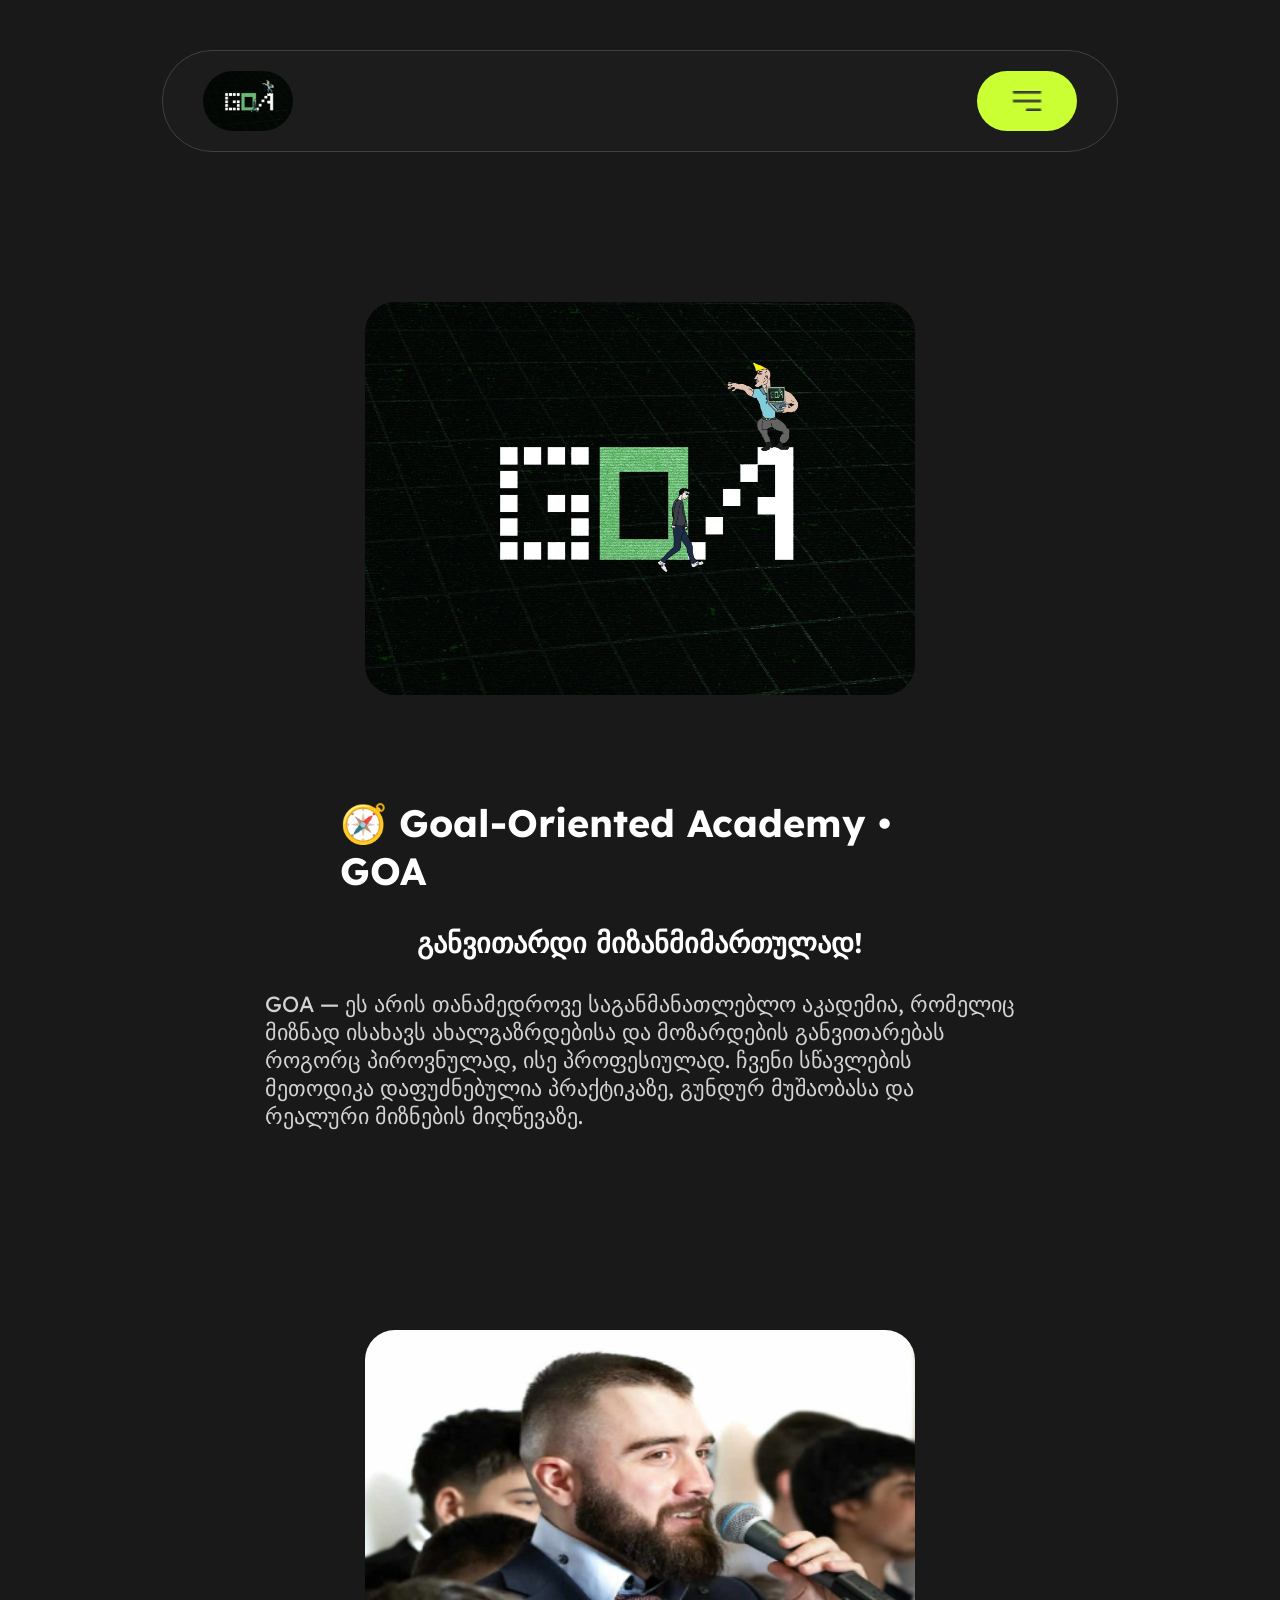
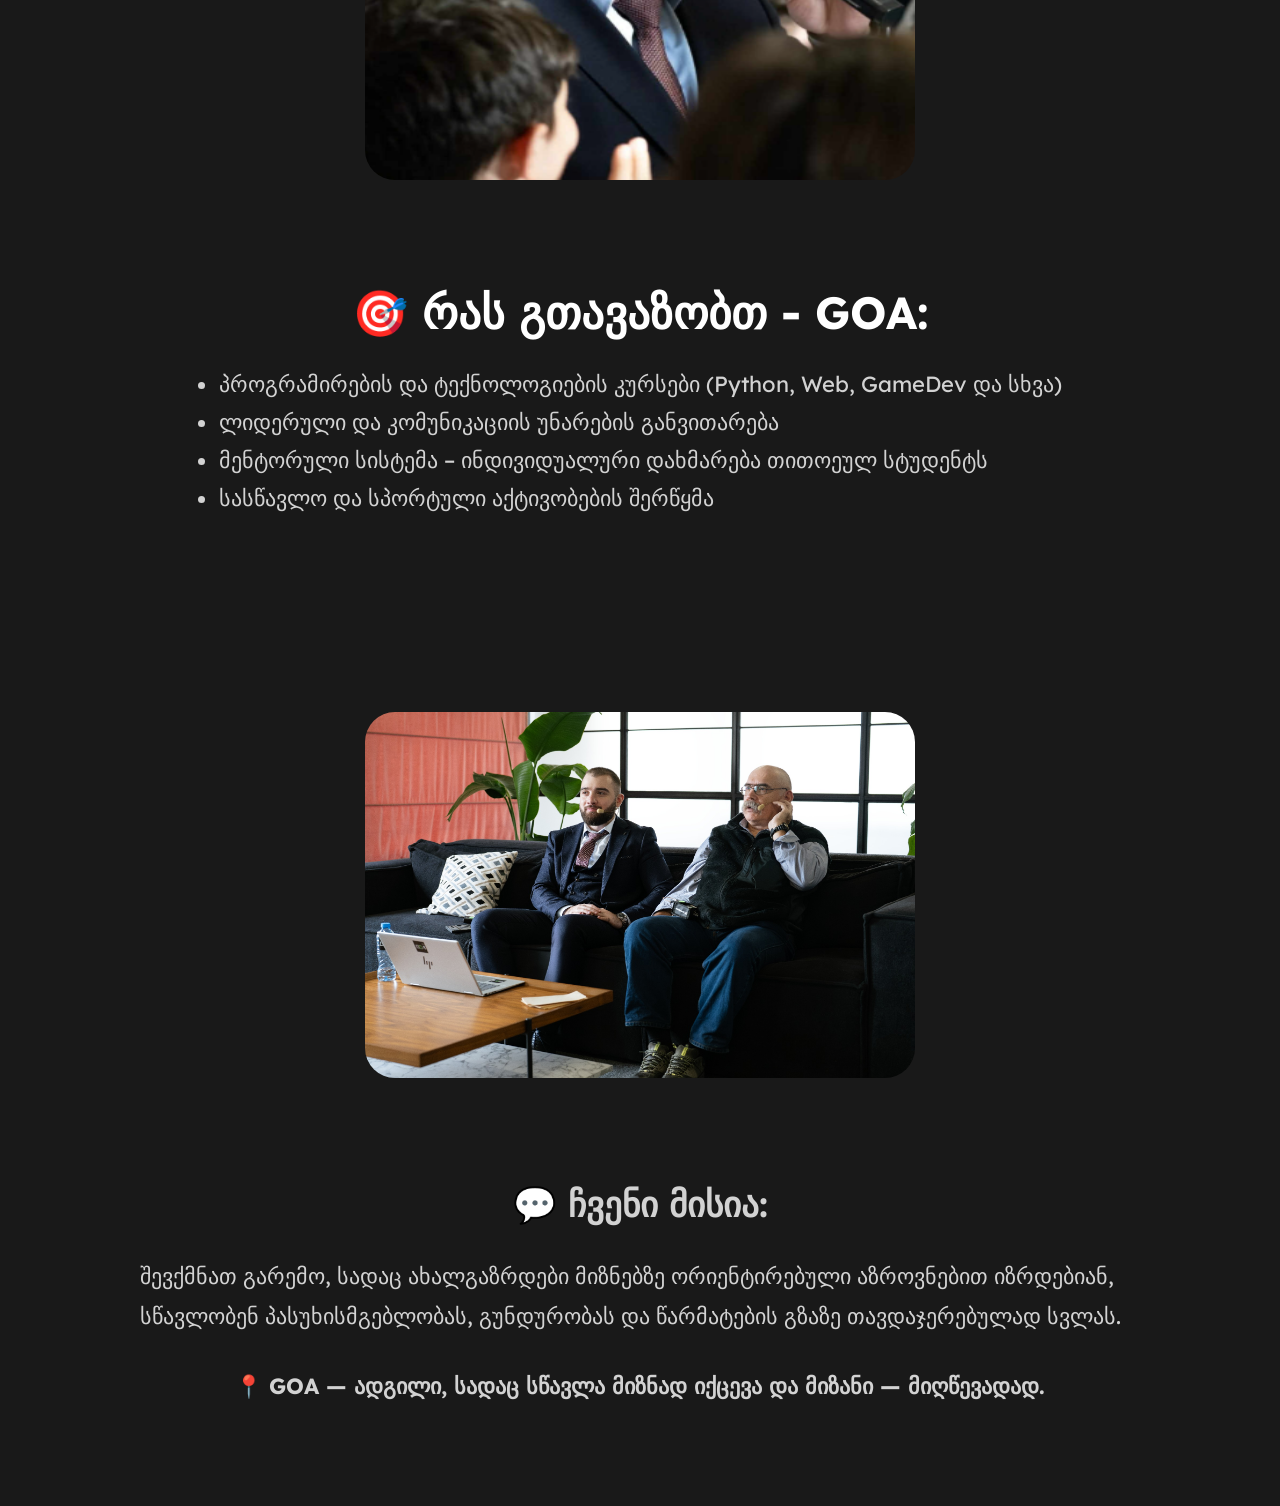
==== index.html @ 5019973f "commit" ====
<!DOCTYPE html>
<html lang="en">

<head>
    <meta charset="UTF-8">
    <meta name="viewport" content="width=device-width, initial-scale=1.0">
    <title>Document</title>
    <link rel="stylesheet" href="./style.css">
</head>

<body>
    <header>
        <div class="header-main">
            <img class="Goa" src="./img/Goa.png" alt="">
            <div class="nav-div">
                <a href="#">Home</a>
                <a href="">Courses</a>
                <a href="">About</a>
            </div>
            <div class="button-div">
                <a href="./singUP/singup.html"><button>Sign Up</button></a>
                <a href="./Login/login.html"><button style="background-color: #CAFF33; color: black;">Login</button></a>
            </div>
            <div class="menu">
                <img src="./img/menu.png" alt="">
            </div>
        </div>

    </header>
    <main>
        <section class="section1">
            <div class="section1-div1">
                <img src="./img/Goa.png" alt="">
            </div>
            <div class="section1-div2">
                <h1>🧭 Goal-Oriented Academy • GOA</h1>
                <h3>განვითარდი მიზანმიმართულად!</h3>
                <p>GOA — ეს არის თანამედროვე საგანმანათლებლო აკადემია, რომელიც მიზნად ისახავს ახალგაზრდებისა და
                    მოზარდების განვითარებას როგორც პიროვნულად, ისე პროფესიულად.
                    ჩვენი სწავლების მეთოდიკა დაფუძნებულია პრაქტიკაზე, გუნდურ მუშაობასა და რეალური მიზნების მიღწევაზე.
                </p>
            </div>
        </section>



        <section class="section1 section2">
            <div class="section1-div1">
                <img src="./img/nika.png" alt="" class="section2-img">
            </div>
            <div class="section2-div2">
                <h1>🎯 რას გთავაზობთ - GOA:</h1>
                <ul>
                    <li>პროგრამირების და ტექნოლოგიების კურსები (Python, Web, GameDev და სხვა)</li>
                    <li>ლიდერული და კომუნიკაციის უნარების განვითარება</li>
                    <li>მენტორული სისტემა – ინდივიდუალური დახმარება თითოეულ სტუდენტს</li>
                    <li>სასწავლო და სპორტული აქტივობების შერწყმა</li>
                </ul>

            </div>
        </section>

        <section class="section1 section3" >
            <div class="section1-div1">
                <img src="./img/goa2.png" alt="" class="section3-img">
            </div>
            <div class="section2-div2" >
                <div class="section3-div3">
                    <h2>💬 ჩვენი მისია:</h2>
                    <p>შევქმნათ გარემო, სადაც ახალგაზრდები მიზნებზე ორიენტირებული აზროვნებით იზრდებიან, სწავლობენ
                        პასუხისმგებლობას, გუნდურობას და წარმატების გზაზე თავდაჯერებულად სვლას.
                    </p>
                    <h3>📍 GOA — ადგილი, სადაც სწავლა მიზნად იქცევა და მიზანი — მიღწევადად.</h3>

                </div>

            </div>
        </section>

    </main>
    <footer></footer>
</body>

</html>
---- style.css ----
@import url('https://fonts.googleapis.com/css2?family=Inter:ital,opsz,wght@0,14..32,100..900;1,14..32,100..900&family=Lexend:wght@100..900&family=Orbitron:wght@400..900&family=Raleway:ital,wght@0,100..900;1,100..900&family=Sansation:ital,wght@0,300;0,400;0,700;1,300;1,400;1,700&display=swap');



* {
    margin: 0px;
    padding: 0px;
    box-sizing: border-box;
    font-family: "Lexend", sans-serif;
}

body {
    width: 100%;
    height: 100vh;
    background-color: #191919;
    overflow-x: hidden;
}

header {
    display: flex;
    align-items: center;
    justify-content: center;
    width: 100%;
    padding: 50px 162px;
}


.header-main {
    width: 100%;
    display: flex;
    align-items: center;
    justify-content: space-between;
    background-color: #1C1C1C;
    padding: 20px 40px;
    border-radius: 50px;
    border: 1px solid rgb(65, 63, 63);
}

.nav-div {
    display: flex;
    align-items: center;
    justify-content: center;
    gap: 30px;
}

.nav-div a {
    font-size: 18px;
    color: white;
    font-weight: 400;
    text-decoration: none;
    padding: 12px 24px;
}

.nav-div a:hover {
    background-color: #262626;
    border-radius: 50px;
}

.Goa {
    width: 90px;
    height: 60px;
    border-radius: 50px;
}

.button-div {
    display: flex;
    align-items: center;
    justify-content: center;
    gap: 20px;
}

.button-div button {
    padding: 14px 30px;
    font-size: 18px;
    font-weight: 400;
    border-radius: 70px;
    background-color: #1C1C1C;
    color: white;
    border: none;
    cursor: pointer;
}

.menu {
    display: flex;
    display: none;
}

.main {
    width: 100%;
    display: flex;
    flex-direction: column;
    align-items: center;
    justify-content: center;

}

.section1 {
    width: 100%;
    padding: 100px 160px;
    display: flex;
    gap: 100px;
}

.section1-div1 img {
    width: 600px;
    border-radius: 30px;
}

.section1-div2 {
    display: flex;
    flex-direction: column;
    row-gap: 30px;
}

.section1-div2 h1 {
    color: white;
    font-size: 45px;
    max-width: 1000px;

}

.section1-div2 h3 {
    font-size: 30px;
    color: white;
}

.section1-div2 p {
    font-size: 25px;
    color: rgb(210, 210, 210);
    max-width: 750px;
}

.section2-div2 {
    display: flex;
    flex-direction: column;
    gap: 30px;

}

.section2-div2 h1 {
    color: white;
    font-size: 45px;
}

.section2-div2 ul {
    display: flex;
    flex-direction: column;
    gap: 10px;
}

.section2-div2 ul li {
    color: rgb(210, 210, 210);
    font-size: 22px;
}

.section3-div3 {
    display: flex;
    flex-direction: column;
    gap: 30px;
}

.section3-div3 h2 {
    color: rgb(210, 210, 210);
    font-size: 35px;
}

.section3-div3 p {
    color: rgb(210, 210, 210);
    font-size: 22px;
    line-height: 40px;
}

.section3-div3 h3 {
    color: rgb(210, 210, 210);
    font-size: 22px;
    line-height: 40px;
}

.section2-img {
    width: 600px;
    border-radius: 30px;
    height: 450px;
}

@media (max-width: 1500px) {

    .section1 {
        padding: 100px 140px;
        display: flex;
        gap: 100px;
    }

    .section1-div2 h1 {
        font-size: 38px;
        max-width: 600px;
    }

    .section1-div2 h3 {
        font-size: 28px;
        color: white;
    }

    .section1-div2 p {
        font-size: 22px;
        color: rgb(210, 210, 210);
        max-width: 750px;
    }
}

@media (max-width: 1350px) {

    .nav-div a,
    .button-div {
        display: none;
    }

    .menu {
        display: block;
        background-color: #CAFF33;
        padding: 20px 20px;
        border-radius: 50px;
        width: 100px;
        display: flex;
        align-items: center;
        justify-content: center;
        cursor: pointer;
    }

    .menu img {
        width: 30px;
        height: 20px;
    }

    .section1 {
        flex-direction: column;
        align-items: center;
        justify-content: center;
    }

    .section1-div1 img {
        width: 550px;
    }

    .section1-div2 {
        display: flex;
        align-items: center;
        justify-content: center;
    }

    .section2-div2 {
        display: flex;
        align-items: center;
        justify-content: center;
    }

    .section3-div3 {
        display: flex;
        align-items: center;
        justify-content: center;
    }
}



@media (max-width: 700px) {
    header {
        padding: 50px 20px;
    }

    .Goa {
        width: 100px;
    }

    .header-main {
        padding: 9px 20px;
    }

    .section1 {
        padding: 20px 30px;
        display: flex;
        gap: 100px;
    }

    .section1-div1 img {
        width: 300px;
    }

    .section1-div2 h1 {
        font-size: 25px;
        max-width: 300px;

    }

    .section1-div2 h3 {
        font-size: 22px;
        color: white;
        width: 300px;
    }

    .section1-div2 p {
        font-size: 18px;
        color: rgb(210, 210, 210);
        width: 340px;
    }

    main {
        gap: 50px;
    }

    .section2-img {
        width: 350px;
        height: 300px;
    }

    .section2-div2 h1 {
        font-size: 30px;
        width: 300px;
    }

    .section2-div2 ul li {
        font-size: 18px;
        width: 340px;
    }

    .section3-div3 h2 {
        font-size: 30px;
        width: 300px;
    }

    .section3-div3 p {
        color: rgb(210, 210, 210);
        font-size: 18px;
        line-height: 30px;
        width: 340px;
    }

    .section3-div3 h3 {
        font-size: 22px;
        line-height: 30px;
        max-width: 340px;
    }


}
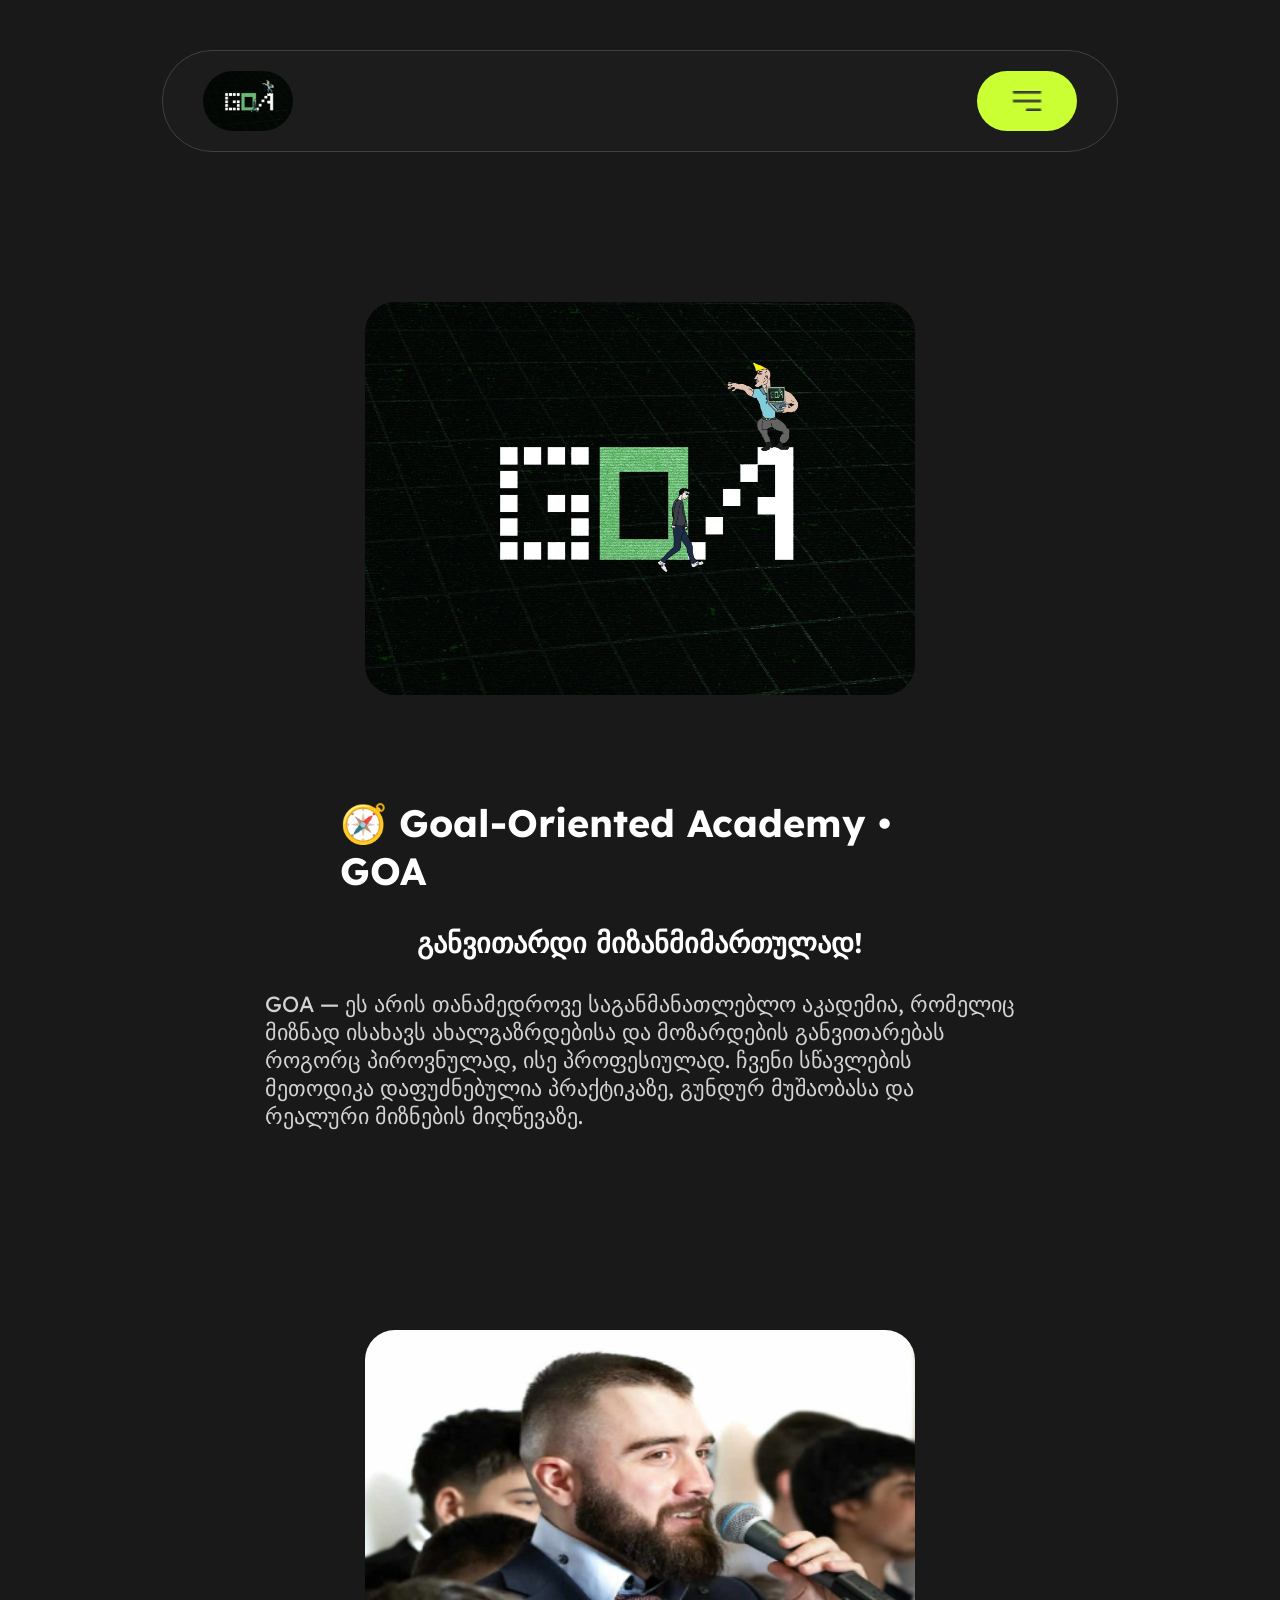
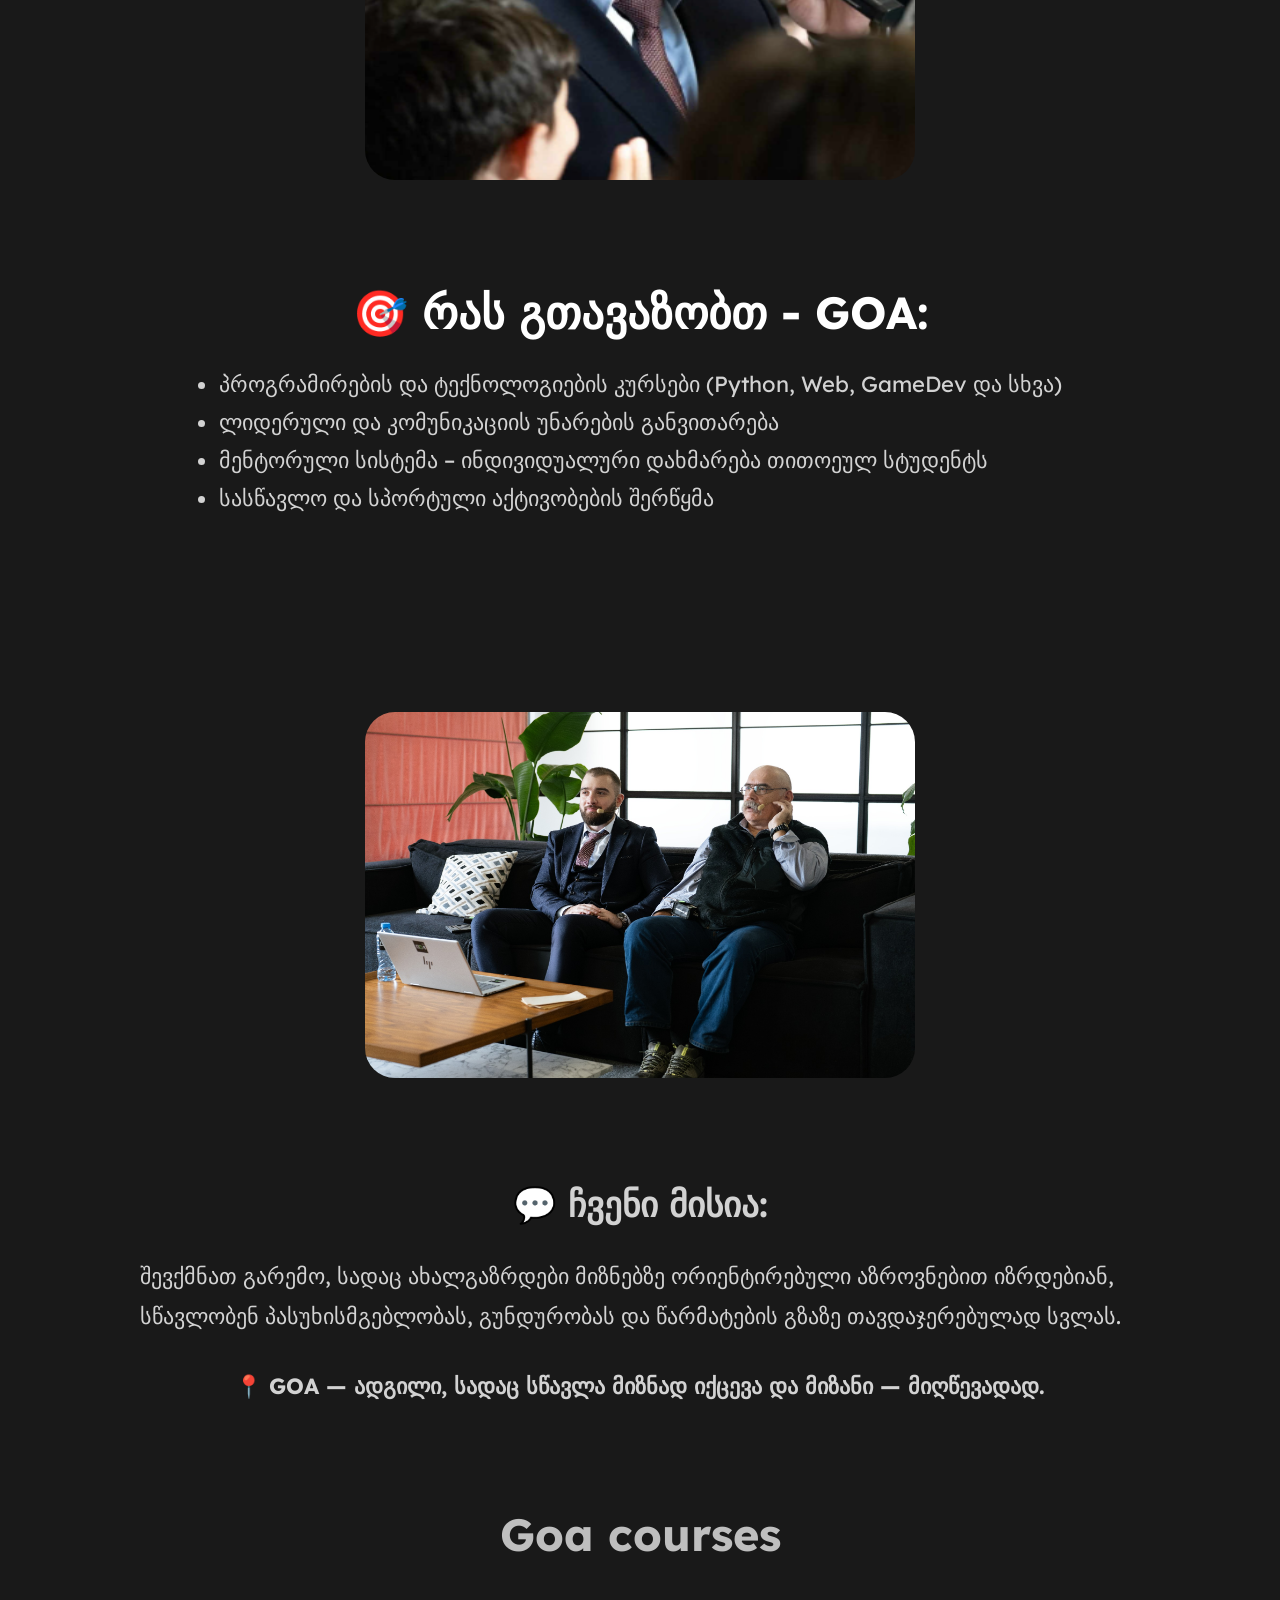
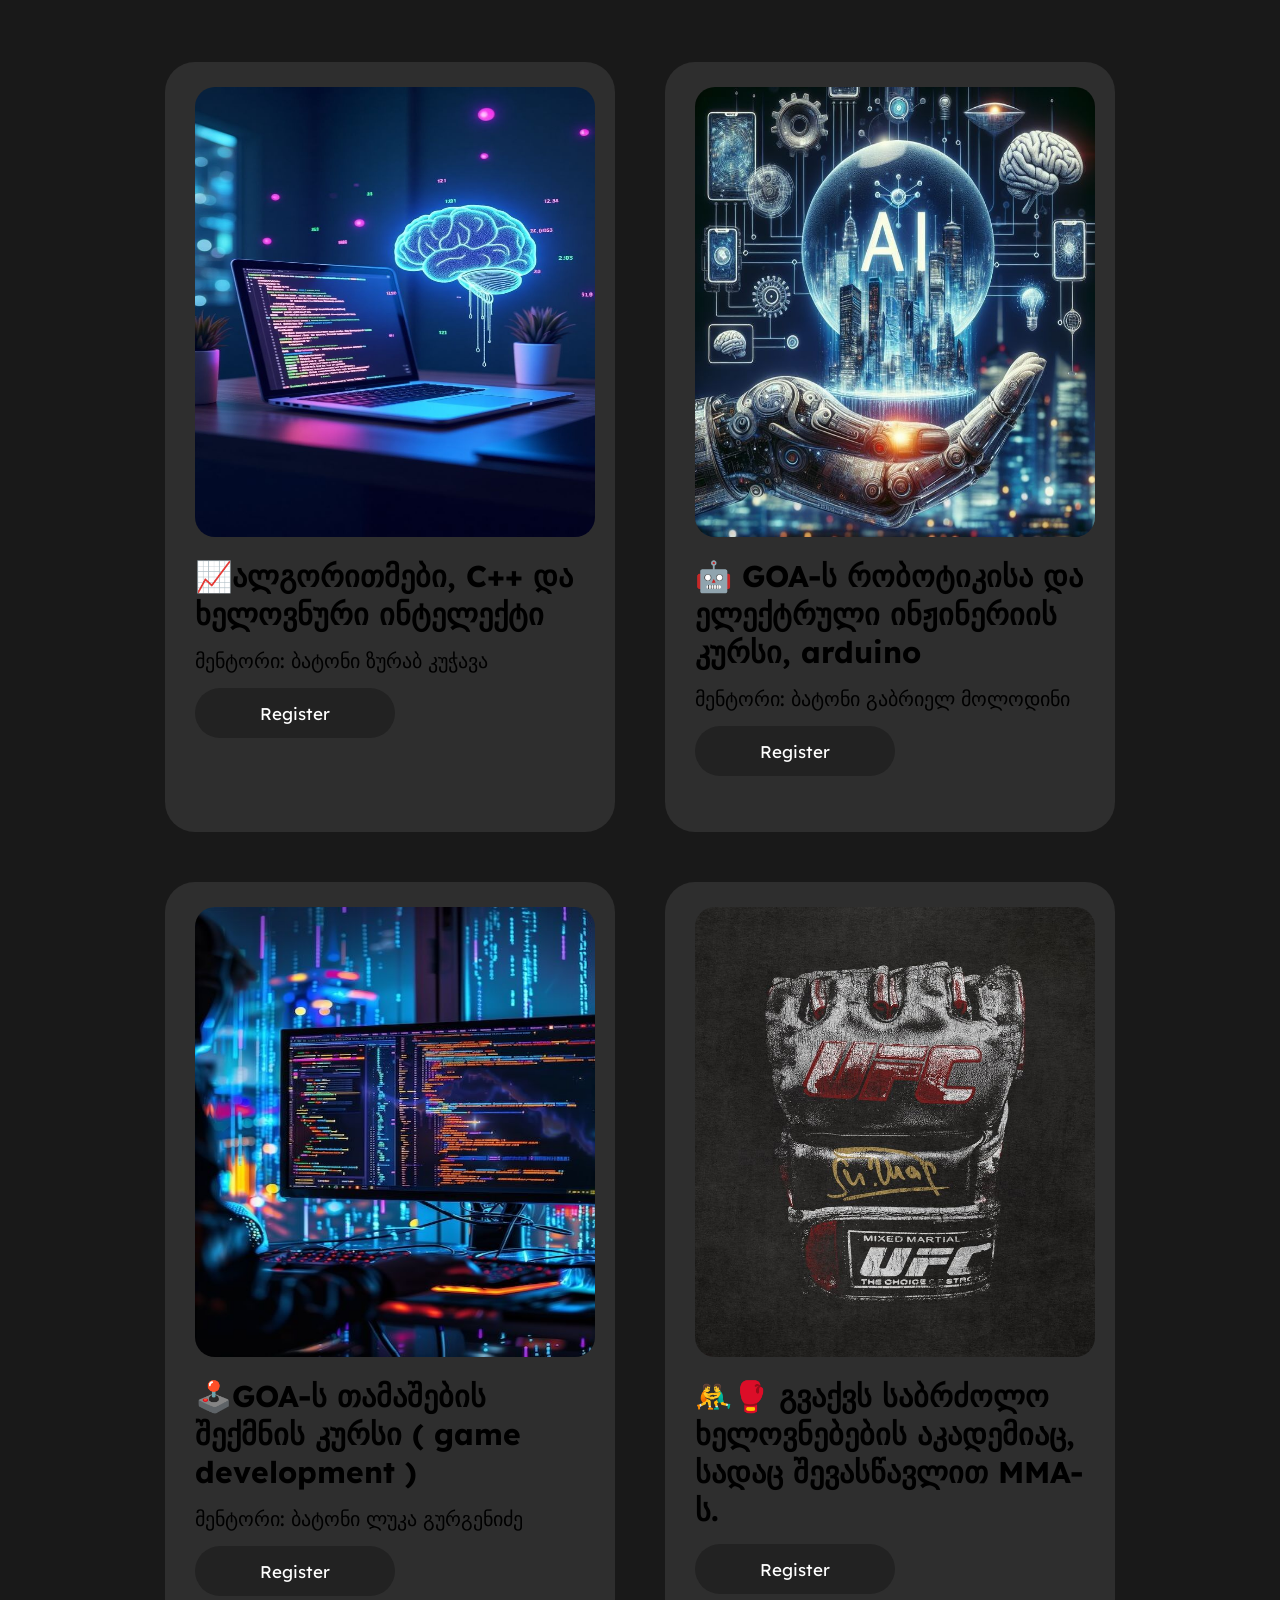
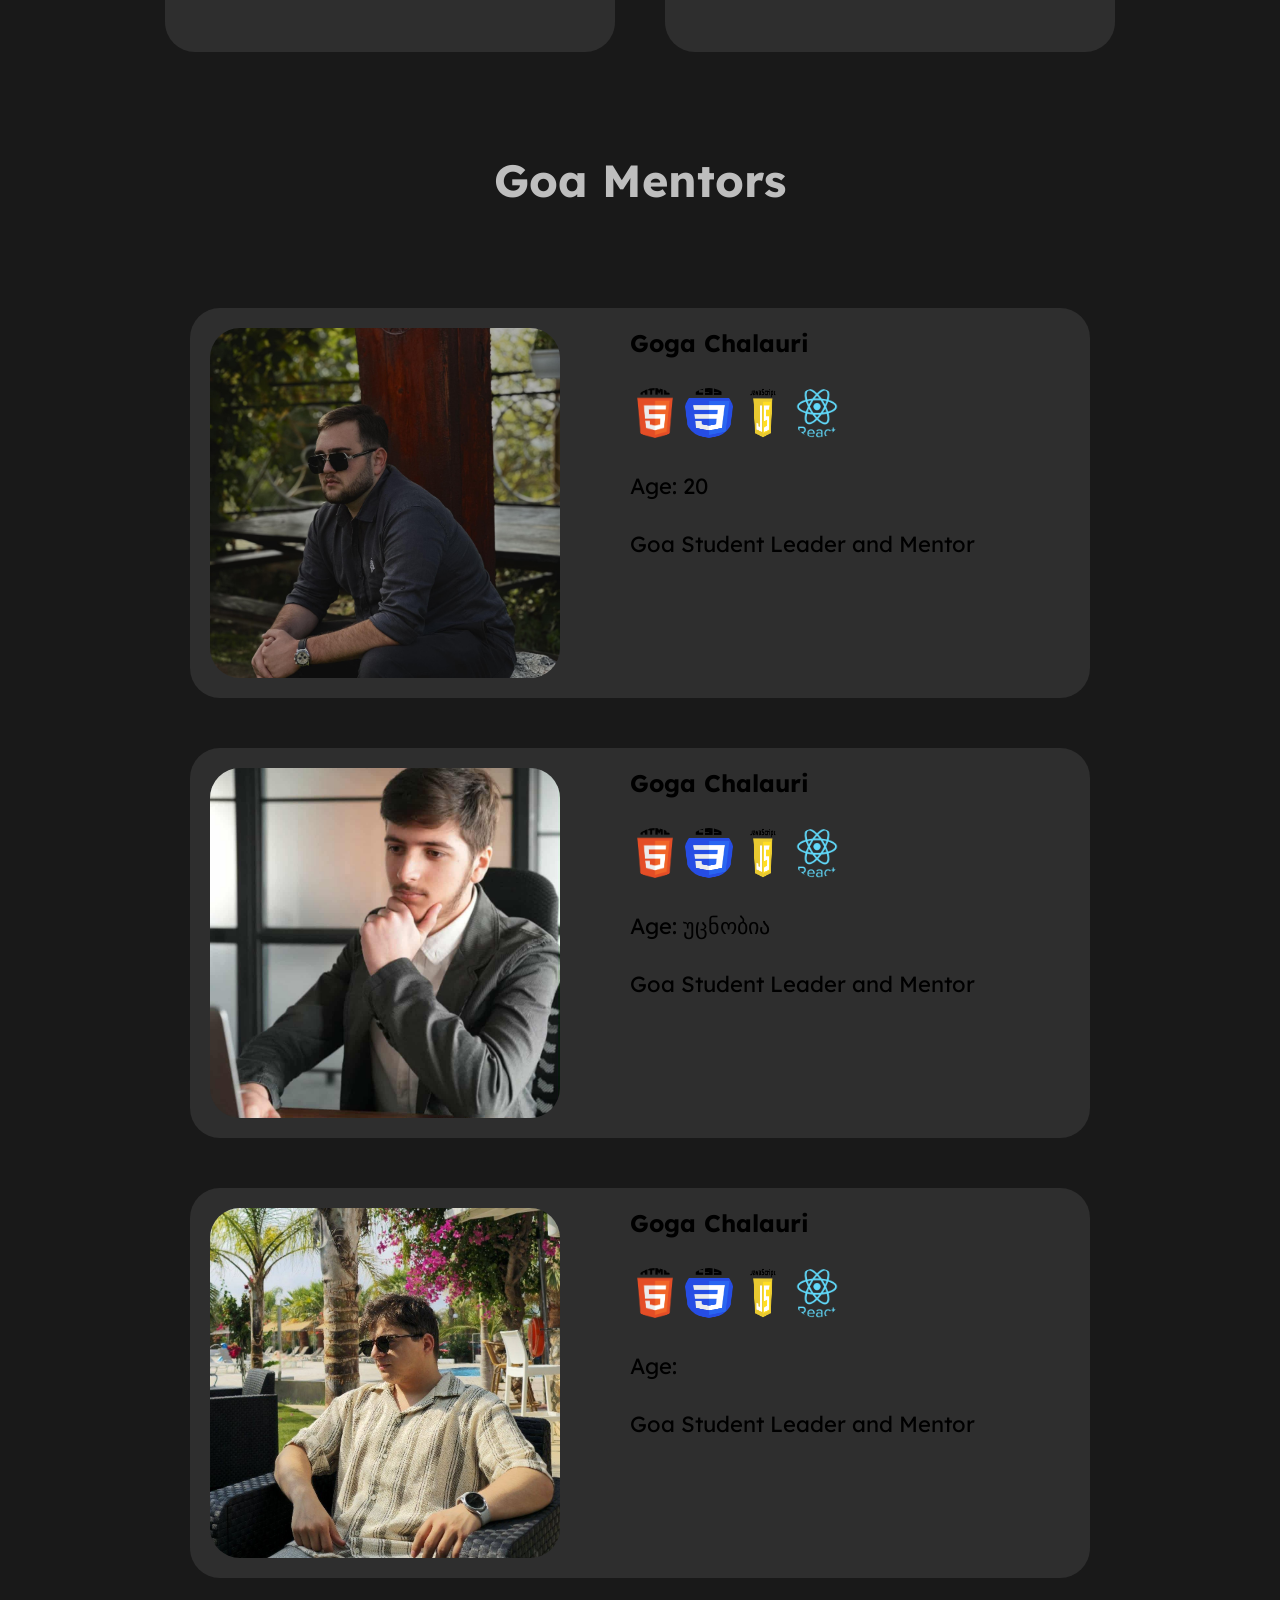
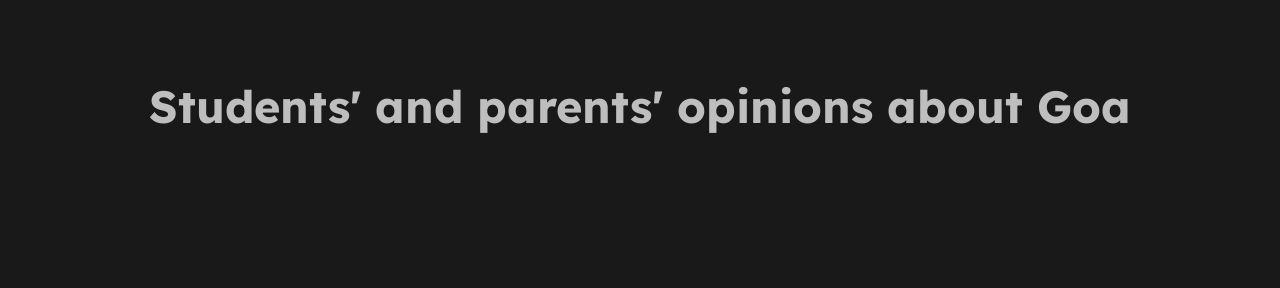
==== commit d7ac8864: "commit" ====
--- a/index.html
+++ b/index.html
@@ -13,9 +13,10 @@
         <div class="header-main">
             <img class="Goa" src="./img/Goa.png" alt="">
             <div class="nav-div">
-                <a href="#">Home</a>
-                <a href="">Courses</a>
-                <a href="">About</a>
+                <a href="#section1">Home</a>
+                <a href="#Courses">Courses</a>
+                <a href="#Mentors">Mentors</a>
+                <a href="#about">About</a>
             </div>
             <div class="button-div">
                 <a href="./singUP/singup.html"><button>Sign Up</button></a>
@@ -28,7 +29,7 @@
 
     </header>
     <main>
-        <section class="section1">
+        <section class="section1" id="section1">
             <div class="section1-div1">
                 <img src="./img/Goa.png" alt="">
             </div>
@@ -60,11 +61,11 @@
             </div>
         </section>
 
-        <section class="section1 section3" >
+        <section class="section1 section3">
             <div class="section1-div1">
                 <img src="./img/goa2.png" alt="" class="section3-img">
             </div>
-            <div class="section2-div2" >
+            <div class="section2-div2">
                 <div class="section3-div3">
                     <h2>💬 ჩვენი მისია:</h2>
                     <p>შევქმნათ გარემო, სადაც ახალგაზრდები მიზნებზე ორიენტირებული აზროვნებით იზრდებიან, სწავლობენ
@@ -77,7 +78,122 @@
             </div>
         </section>
 
+        <h1 class="Courses-title" id="Courses">Goa courses</h1>
+
+        <section class="Courses">
+            <div class="Courses-div1">
+                <div class="Courses-div1-box1">
+                    <img src="./img/algoritm.jpg" alt="">
+                    <div class="Courses-info">
+                        <h1>📈ალგორითმები, C++ და ხელოვნური ინტელექტი</h1>
+                        <p>მენტორი: ბატონი ზურაბ კუჭავა </p>
+                        <a
+                            href="https://docs.google.com/forms/d/e/1FAIpQLSfbopupiDoZKCbF91bB28wOlyf3RBfd_QMswRMufuU2h14LXg/viewform"><button>Register</button></a>
+                    </div>
+                </div>
+
+
+                <div class="Courses-div1-box1">
+                    <img src="./img/robotics.jpg" alt="">
+                    <div class="Courses-info">
+                        <h1>🤖 GOA-ს რობოტიკისა და ელექტრული ინჟინერიის კურსი, arduino</h1>
+                        <p>მენტორი: ბატონი გაბრიელ მოლოდინი </p>
+                        <a
+                            href="https://docs.google.com/forms/d/e/1FAIpQLSfbopupiDoZKCbF91bB28wOlyf3RBfd_QMswRMufuU2h14LXg/viewform"><button>Register</button></a>
+                    </div>
+                </div>
+            </div>
+
+            <div class="Courses-div1">
+                <div class="Courses-div1-box1">
+                    <img src="./img/game development .jpg" alt="">
+                    <div class="Courses-info">
+                        <h1>🕹️GOA-ს თამაშების შექმნის კურსი ( game development )</h1>
+                        <p>მენტორი: ბატონი ლუკა გურგენიძე</p>
+                        <a
+                            href="https://docs.google.com/forms/d/e/1FAIpQLSfbopupiDoZKCbF91bB28wOlyf3RBfd_QMswRMufuU2h14LXg/viewform"><button>Register</button></a>
+                    </div>
+                </div>
+
+
+                <div class="Courses-div1-box1">
+                    <img src="./img/mma.jpg" alt="">
+                    <div class="Courses-info">
+                        <h1>🤼‍♂️🥊 გვაქვს საბრძოლო ხელოვნებების აკადემიაც, სადაც შევასწავლით MMA-ს.</h1>
+                        <a
+                            href="https://docs.google.com/forms/d/e/1FAIpQLSfbopupiDoZKCbF91bB28wOlyf3RBfd_QMswRMufuU2h14LXg/viewform"><button>Register</button></a>
+                    </div>
+                </div>
+            </div>
+        </section>
+        <h1 class="Courses-title" id="Mentors">Goa Mentors</h1>
+        <section class="Mentors-section">
+            <div class="Mentors-div">
+                <img src="./img/goga.png" alt="">
+                <div class="Mentors-info">
+                    <h1>Goga Chalauri </h1>
+                    <div class="languages">
+                        <img src="./img/html.png" alt="">
+                        <img src="./img/css.png" alt="">
+                        <img src="./img/javascript.png" alt="">
+                        <img src="./img/react.png" alt="">
+                    </div>
+                    <p>Age: 20</p>
+                    <p>Goa Student Leader and Mentor</p>
+
+                </div>
+            </div>
+
+
+
+            <div class="Mentors-div">
+                <img src="./img/gabrieli.png" alt="">
+                <div class="Mentors-info">
+                    <h1>Goga Chalauri </h1>
+                    <div class="languages">
+                        <img src="./img/html.png" alt="">
+                        <img src="./img/css.png" alt="">
+                        <img src="./img/javascript.png" alt="">
+                        <img src="./img/react.png" alt="">
+                    </div>
+                    <p>Age: უცნობია</p>
+                    <p>Goa Student Leader and Mentor</p>
+
+                </div>
+            </div>
+
+
+            <div class="Mentors-div">
+                <img src="./img/grdzelo.png" alt="">
+                <div class="Mentors-info">
+                    <h1>Goga Chalauri </h1>
+                    <div class="languages">
+                        <img src="./img/html.png" alt="">
+                        <img src="./img/css.png" alt="">
+                        <img src="./img/javascript.png" alt="">
+                        <img src="./img/react.png" alt="">
+                    </div>
+                    <p>Age:</p>
+                    <p>Goa Student Leader and Mentor</p>
+
+                </div>
+            </div>
+
+
+
+
+        </section>
+        <h1 class="Courses-title" id="about">Students' and parents' opinions about Goa</h1>
+
+        <section class="opinions-section">
+            <div>
+                <video>
+                    <source src="./video/AQOMHYitrE2lt33pTjW4TYdOJfaO3Z5f3Shz9B0SstY5uthpPzAys5iRQHuiaLsmxiF6yt0By25QMAprddxVBp4Jki-geeTs3_RLZByldLD3zg.mp4">
+                </video>
+            </div>
+        </section>
     </main>
+
     <footer></footer>
 </body>
 
--- a/style.css
+++ b/style.css
@@ -182,6 +182,142 @@
     height: 450px;
 }
 
+.Courses-title {
+    display: flex;
+    align-items: center;
+    justify-content: center;
+    font-size: 45px;
+    color: rgb(190, 190, 190);
+}
+
+.Courses {
+    width: 100%;
+    display: flex;
+    align-items: center;
+    justify-content: center;
+    margin-top: 100px;
+    flex-direction: column;
+    gap: 50px;
+}
+
+.Courses-div1 {
+    width: 100%;
+    display: flex;
+    align-items: start;
+    justify-content: center;
+    gap: 50px;
+}
+
+.Courses-div1-box1 {
+    width: 450px;
+    height: 770px;
+    border-radius: 1px solid red;
+    background-color: rgb(46, 46, 46);
+    display: flex;
+    flex-direction: column;
+    border-radius: 30px;
+    padding: 25px 30px;
+    gap: 20px;
+}
+
+.Courses-div1-box1 img {
+    width: 400px;
+    height: 450px;
+    border-radius: 20px;
+}
+
+.Courses-info {
+    display: flex;
+    flex-direction: column;
+    gap: 15px;
+}
+
+.Courses-info h1 {
+    color: rgb(0, 0, 0);
+    font-size: 30px;
+    max-width: 400px;
+}
+
+.Courses-info p {
+    color: rgb(0, 0, 0);
+    font-size: 20px;
+}
+
+.Courses-info button {
+    width: 200px;
+    height: 50px;
+    border-radius: 50px;
+    cursor: pointer;
+    border: none;
+    background-color: #222222;
+    color: white;
+    font-size: 17px;
+}
+
+.Courses-div1-box1 img:hover {
+    height: 500px;
+}
+
+.Courses-info button:hover {
+    background-color: aqua;
+}
+
+.Mentors {
+    display: flex;
+    align-items: center;
+    justify-content: center;
+    margin-top: 100px;
+}
+
+#Mentors {
+    margin-top: 100px;
+}
+
+.Mentors-section {
+    width: 100%;
+    display: flex;
+    flex-direction: column;
+    align-items: center;
+    justify-content: center;
+    gap: 50px;
+    margin-top: 100px;
+}
+
+.Mentors-div {
+    width: 1000px;
+    height: auto;
+    display: flex;
+    background-color: rgb(46, 46, 46);
+    border-radius: 30px;
+    padding: 20px 20px;
+    gap: 70px;
+}
+
+.Mentors-div img {
+    width: 350px;
+    height: 350px;
+    border-radius: 30px;
+}
+
+.languages img {
+    width: 50px;
+    height: 50px;
+}
+
+.Mentors-info {
+    display: flex;
+    flex-direction: column;
+    gap: 30px;
+}
+
+.Mentors-info p {
+    font-size: 22px;
+}
+
+
+#about{
+    margin-top: 100px;
+}
 @media (max-width: 1500px) {
 
     .section1 {
@@ -258,8 +394,35 @@
         align-items: center;
         justify-content: center;
     }
-}
-
+
+    .Mentors-div {
+        width: 900px;
+    }
+}
+
+@media (max-width: 1000px) {
+    .Courses-div1 {
+        flex-direction: column;
+        align-items: center;
+        justify-content: center;
+    }
+
+    .Mentors-div {
+        width: 650px;
+    }
+
+    .Mentors-div img {
+        width: 250px;
+        height: 250px;
+    }
+
+    .languages img {
+        width: 50px;
+        height: 50px;
+    }
+
+
+}
 
 
 @media (max-width: 700px) {
@@ -340,5 +503,62 @@
         max-width: 340px;
     }
 
+    .Courses-title {
+        margin-top: 100px;
+    }
+
+
+    .Courses-div1-box1 {
+        width: 350px;
+        height: auto;
+    }
+
+    .Courses-div1-box1 img {
+        width: 300px;
+        height: 350px;
+    }
+
+    .Courses-div1-box1 img:hover {
+        height: 370px;
+    }
+
+    .Courses-info h1 {
+        font-size: 25px;
+        max-width: 400px;
+    }
+
+    .Courses-info p {
+        color: rgb(0, 0, 0);
+        font-size: 18px;
+    }
+
+    .Courses-info {
+        align-items: center;
+        justify-content: center;
+    }
+
+    .Courses-title {
+        font-size: 35px;
+    }
+
+    .Mentors-div {
+        width: 340px;
+    }
+
+    .Mentors-div img {
+        width: 300px;
+        height: 300px;
+    }
+
+    .languages img {
+        width: 50px;
+        height: 50px;
+    }
+    .Mentors-div{
+        flex-direction: column;
+        gap: 20px;
+        align-items: center;
+        justify-content: center;
+    }
 
 }
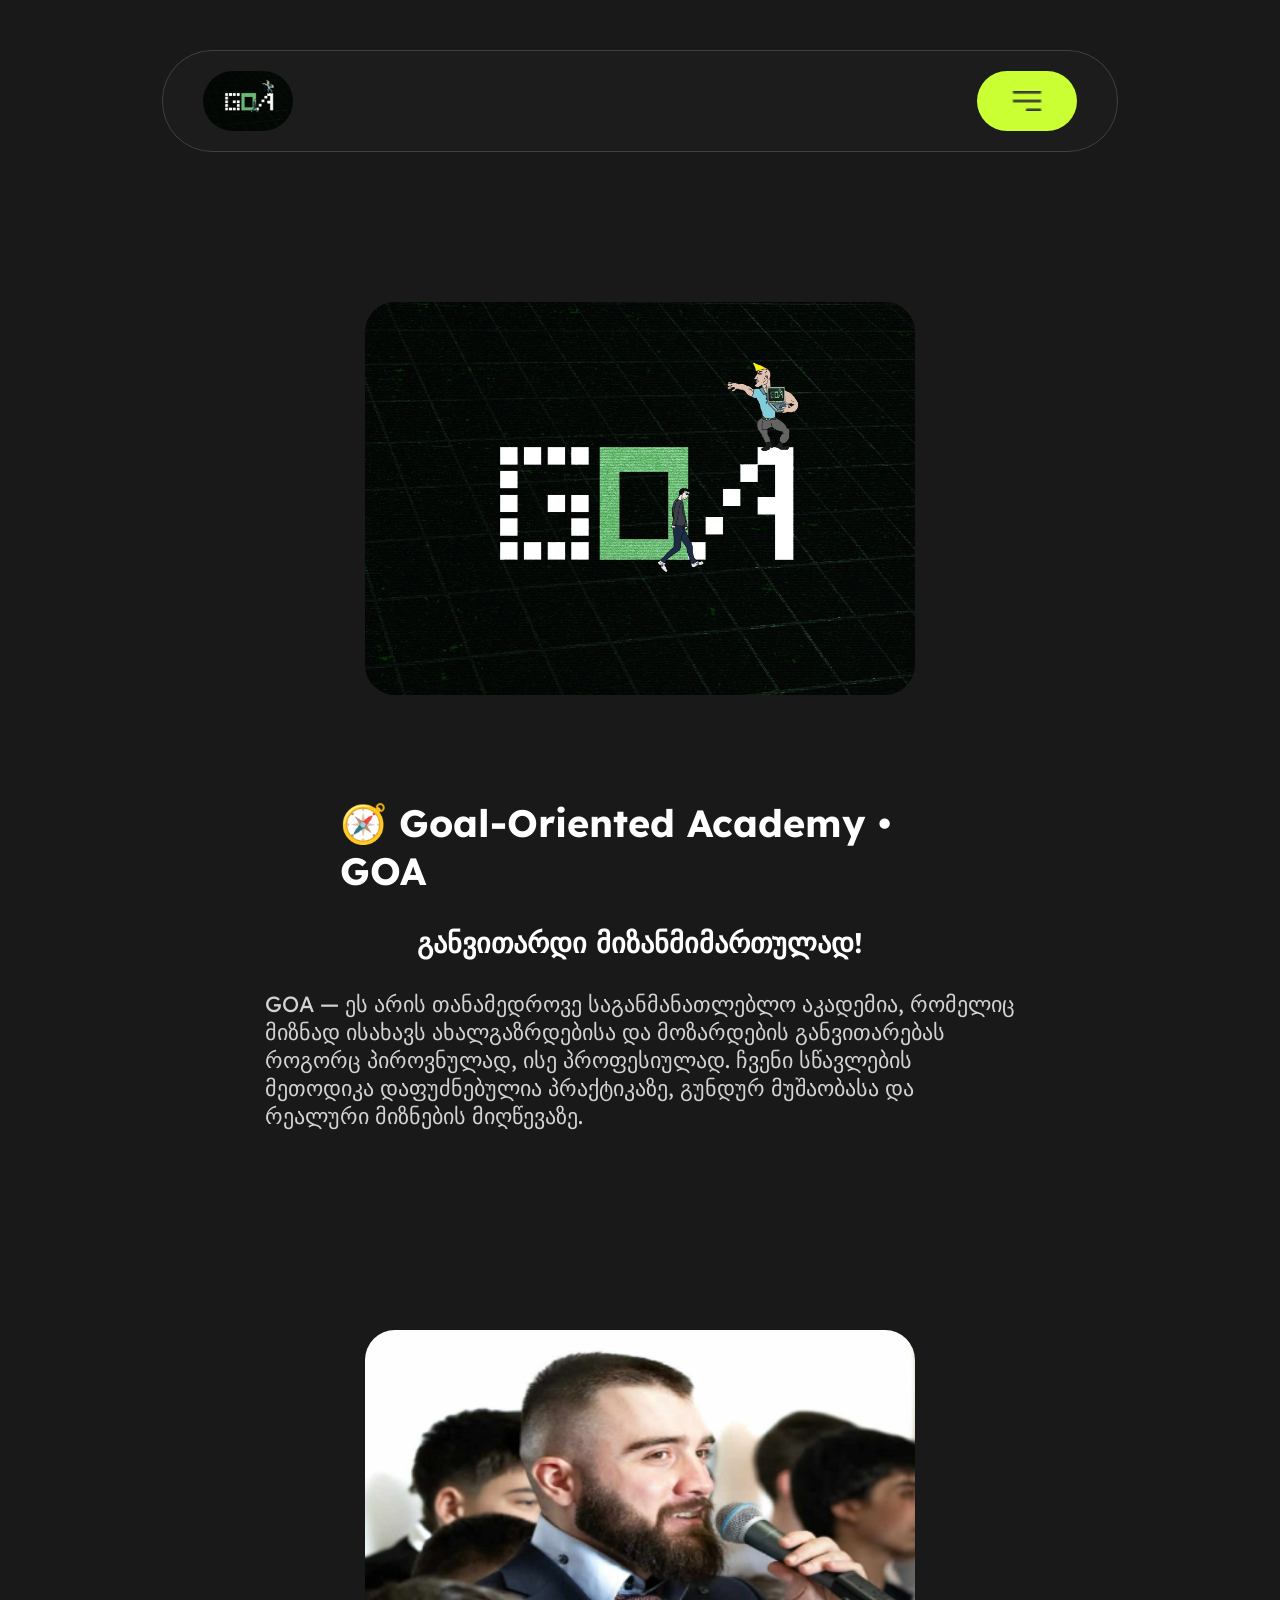
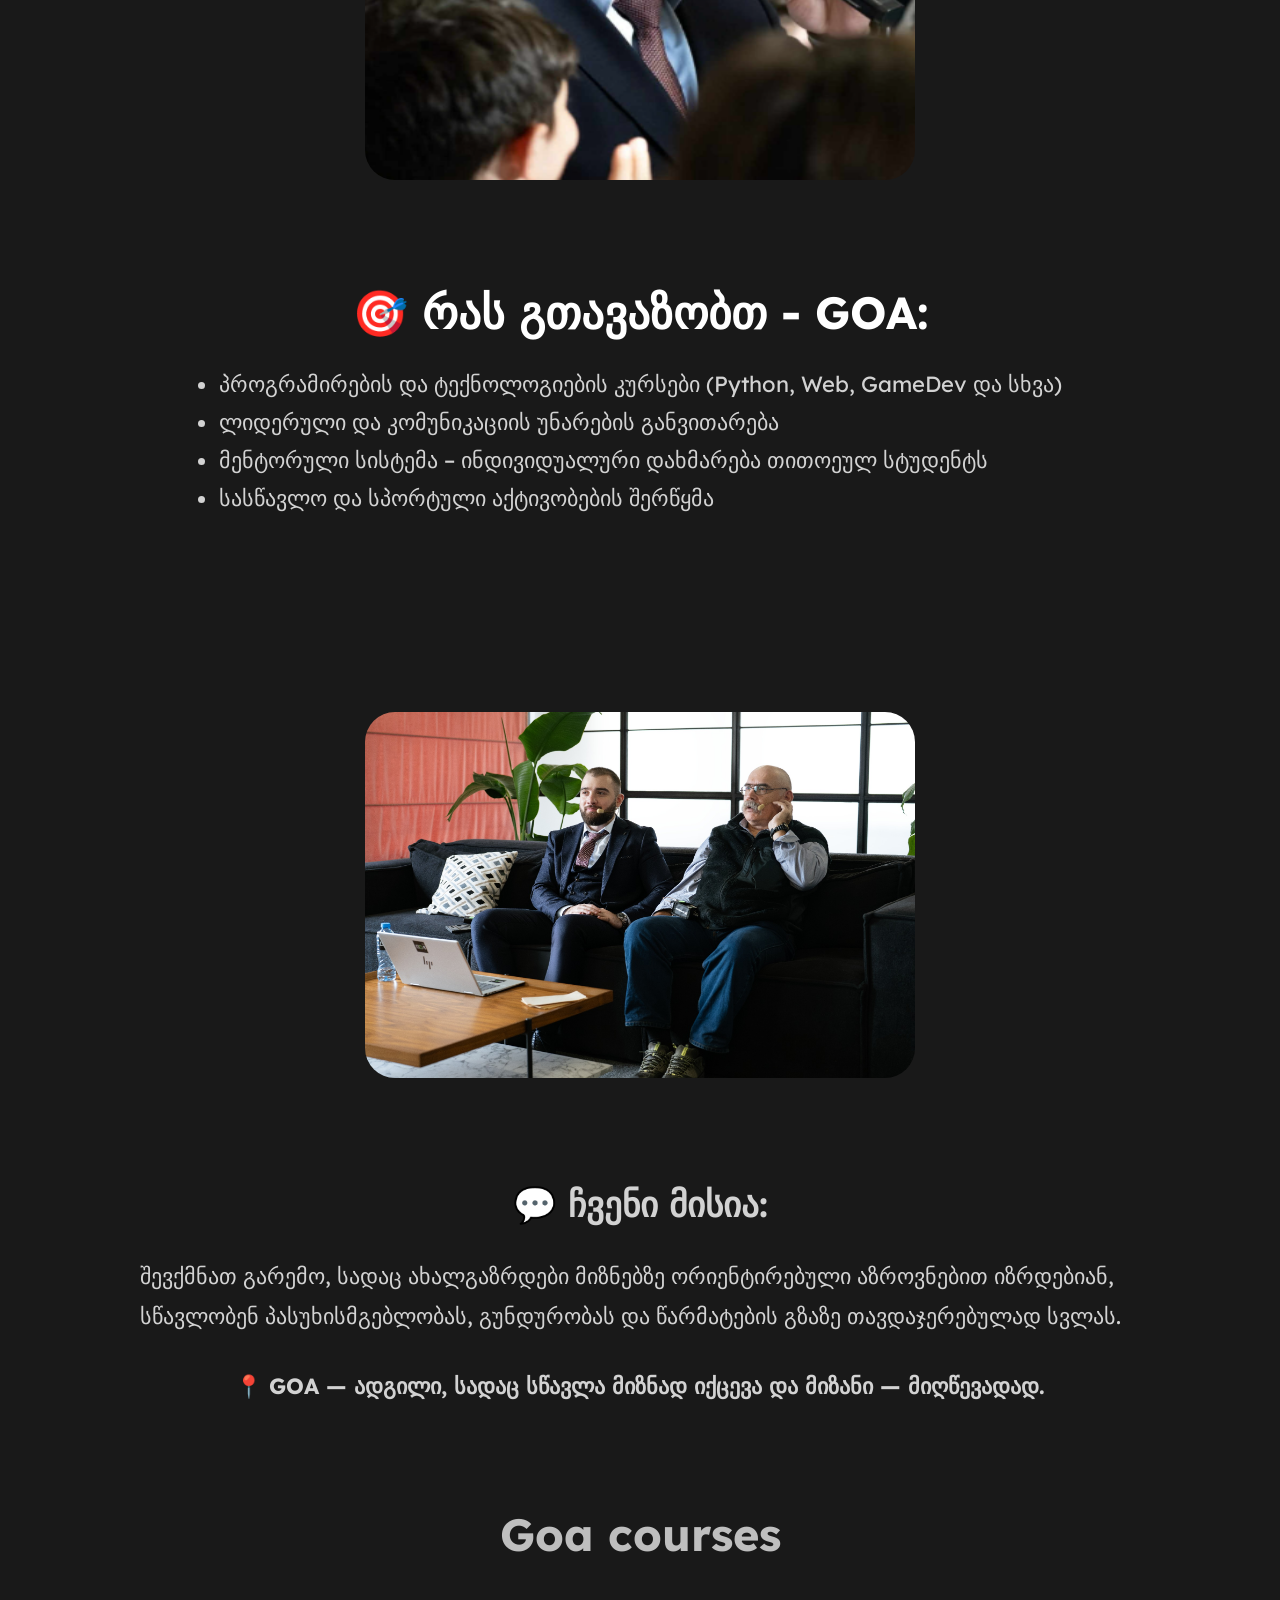
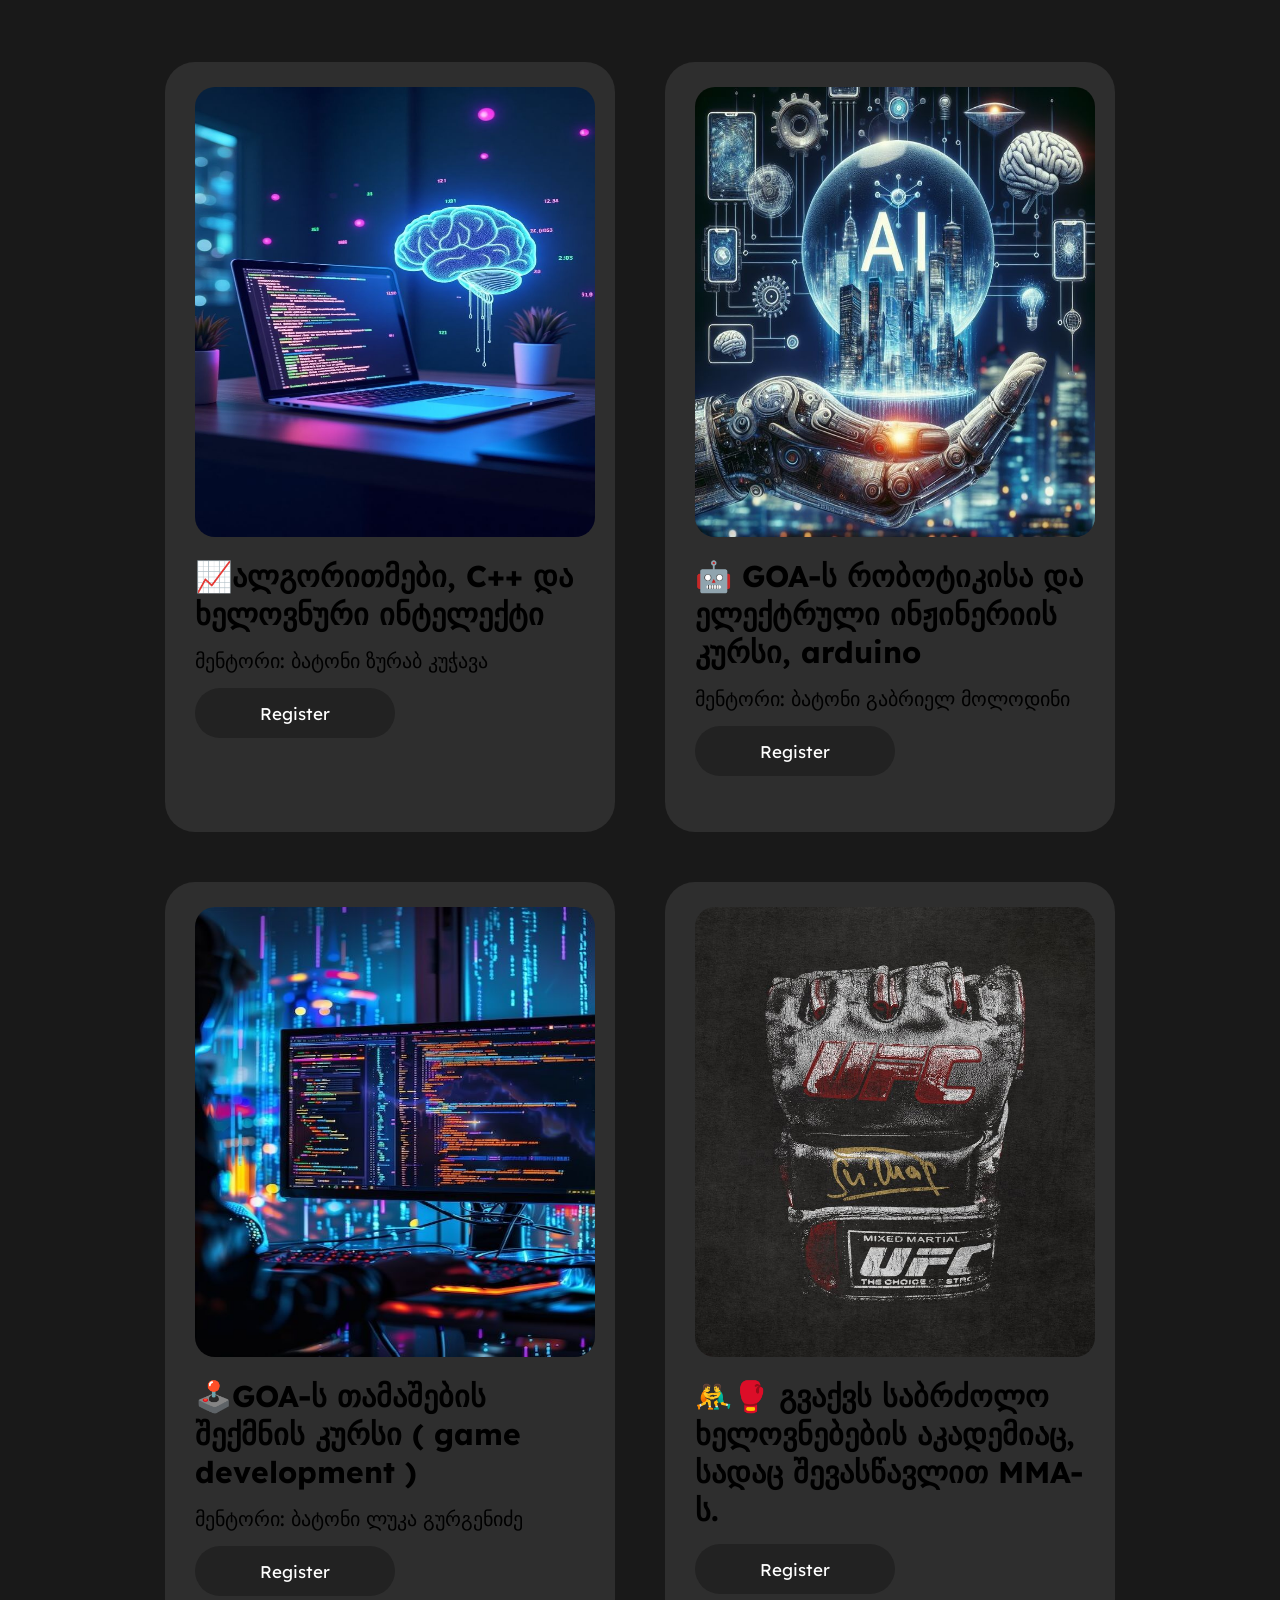
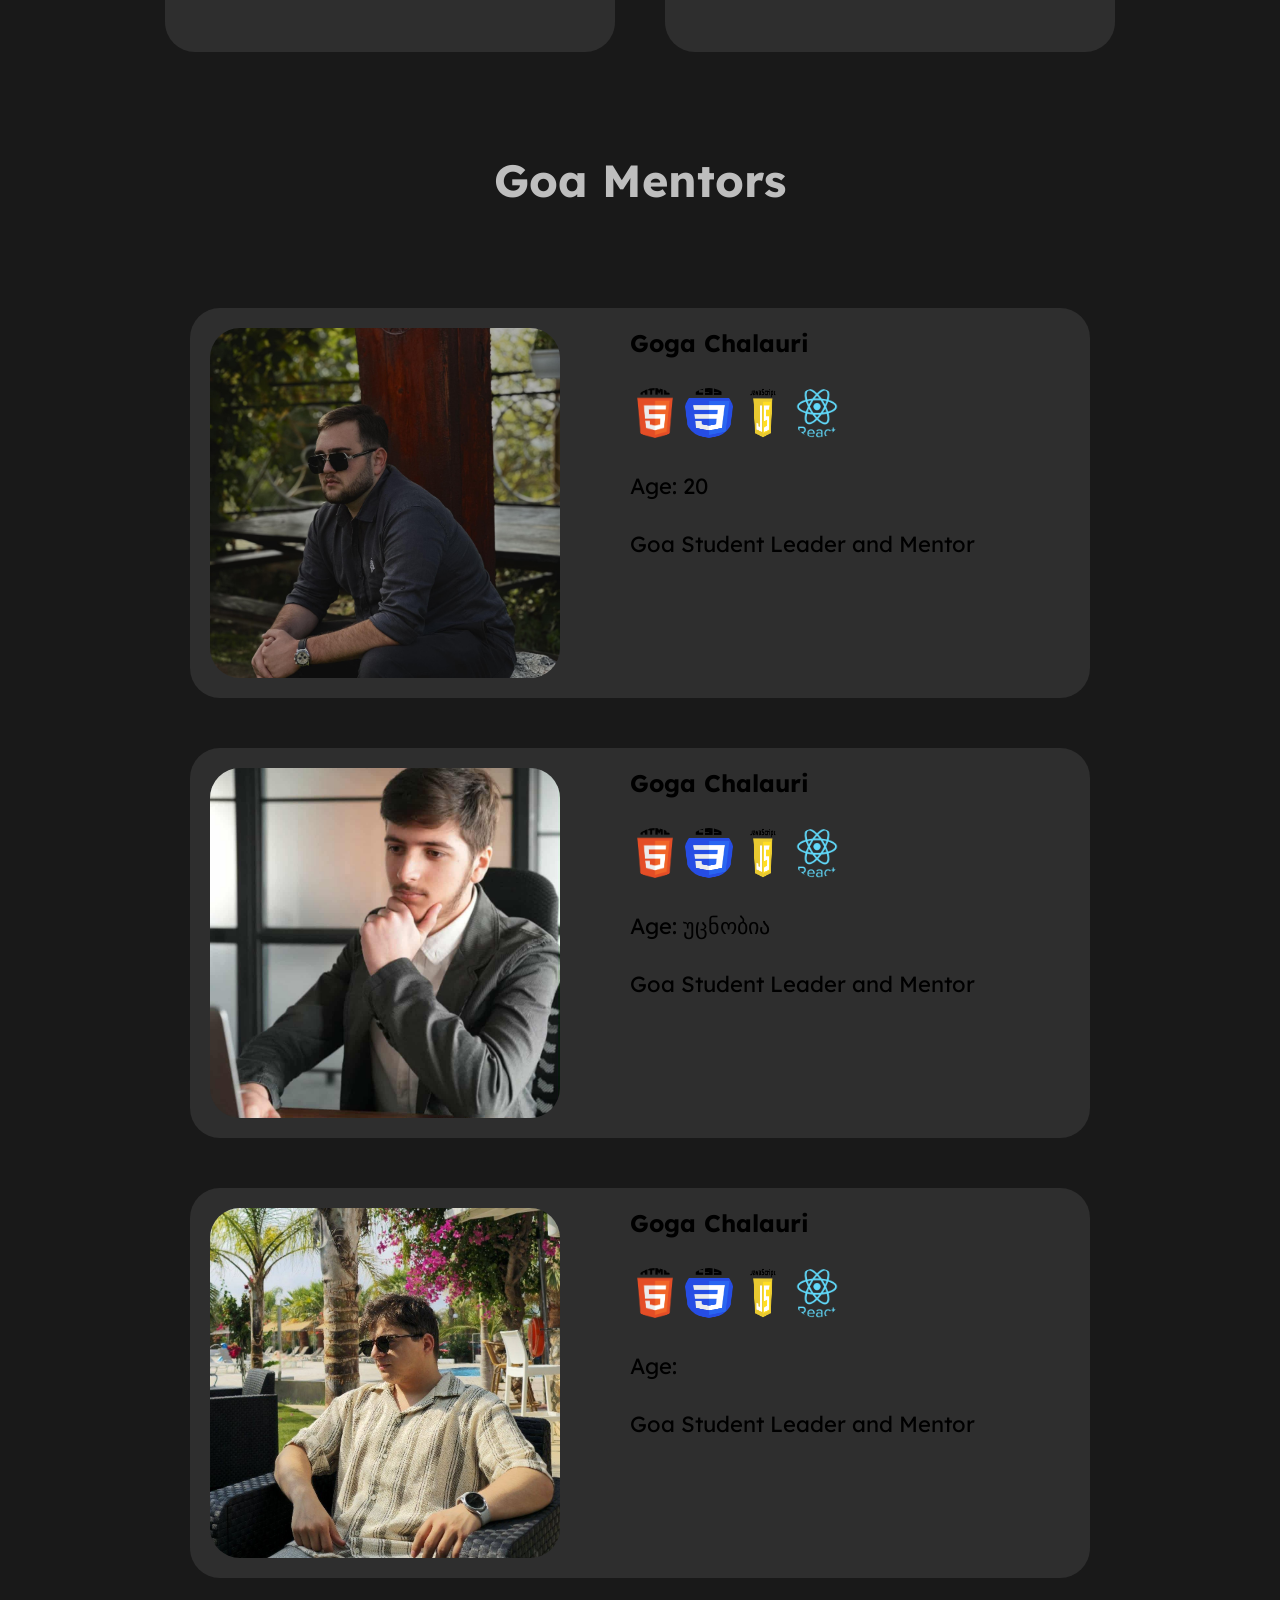
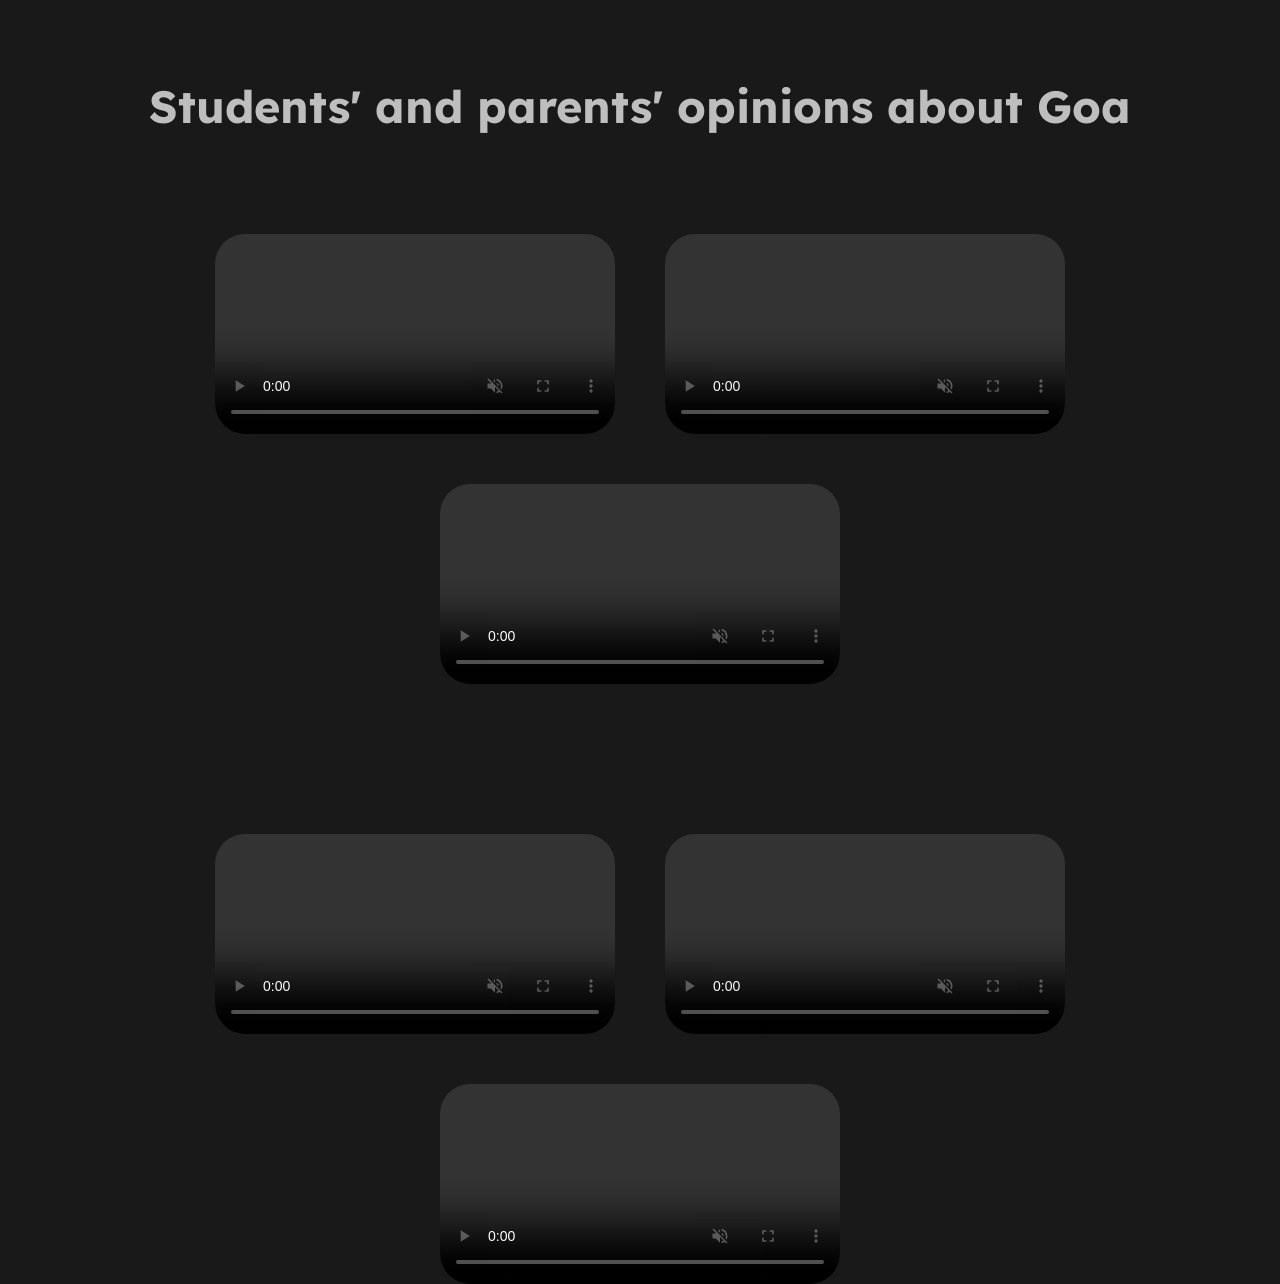
==== commit 08cfe886: "commit" ====
--- a/index.html
+++ b/index.html
@@ -186,9 +186,47 @@
         <h1 class="Courses-title" id="about">Students' and parents' opinions about Goa</h1>
 
         <section class="opinions-section">
-            <div>
-                <video>
-                    <source src="./video/AQOMHYitrE2lt33pTjW4TYdOJfaO3Z5f3Shz9B0SstY5uthpPzAys5iRQHuiaLsmxiF6yt0By25QMAprddxVBp4Jki-geeTs3_RLZByldLD3zg.mp4">
+            <div class="video-div">
+                <video controls loop muted autoplay>
+                    <source src="./video/video1.mp4" type="video/mp4">
+                    <source src="./video/video1.mp4" type="video/avi">
+                    <source src="./video/video1.mp4" type="video/WMV">
+                    <source src="./video/video1.mp4" type="video/FLV">
+
+                </video>
+                <video controls loop muted autoplay>
+                    <source src="./video/video2.mp4" type="video/mp4">
+                    <source src="./video/video2.mp4" type="video/avi">
+                    <source src="./video/video2.mp4" type="video/WMV">
+                    <source src="./video/video2.mp4" type="video/FLV">
+                </video>
+                <video controls loop muted autoplay>
+                    <source src="./video/video3.mp4" type="video/mp4">
+                    <source src="./video/video3.mp4" type="video/avi">
+                    <source src="./video/video3.mp4" type="video/WMV">
+                    <source src="./video/video3.mp4" type="video/FLV">
+                </video>
+            </div>
+
+            <div class="video-div">
+                <video controls loop muted autoplay>
+                    <source src="./video/video4.mp4" type="video/mp4">
+                    <source src="./video/video4.mp4" type="video/avi">
+                    <source src="./video/video4.mp4" type="video/WMV">
+                    <source src="./video/video4.mp4" type="video/FLV">
+
+                </video>
+                <video controls loop muted autoplay>
+                    <source src="./video/video5.mp4" type="video/mp4">
+                    <source src="./video/video5.mp4" type="video/avi">
+                    <source src="./video/video5.mp4" type="video/WMV">
+                    <source src="./video/video5.mp4" type="video/FLV">
+                </video>
+                <video controls loop muted autoplay>
+                    <source src="./video/video6.mp4" type="video/mp4">
+                    <source src="./video/video6.mp4" type="video/avi">
+                    <source src="./video/video6.mp4" type="video/WMV">
+                    <source src="./video/video6.mp4" type="video/FLV">
                 </video>
             </div>
         </section>
--- a/style.css
+++ b/style.css
@@ -315,9 +315,30 @@
 }
 
 
-#about{
+#about {
     margin-top: 100px;
 }
+
+.opinions-section {
+    width: 100%;
+    display: flex;
+    align-items: center;
+    justify-content: center;
+    gap: 50px;
+    flex-direction: column;
+}
+
+.video-div {
+    display: flex;
+    gap: 50px;
+    margin-top: 100px;
+}
+
+.video-div video {
+    width: 400px;
+    border-radius: 30px;
+}
+
 @media (max-width: 1500px) {
 
     .section1 {
@@ -398,6 +419,12 @@
     .Mentors-div {
         width: 900px;
     }
+
+    .video-div {
+        flex-wrap: wrap;
+        align-items: center;
+        justify-content: center;
+    }
 }
 
 @media (max-width: 1000px) {
@@ -554,11 +581,16 @@
         width: 50px;
         height: 50px;
     }
-    .Mentors-div{
+
+    .Mentors-div {
         flex-direction: column;
         gap: 20px;
         align-items: center;
         justify-content: center;
     }
 
+    .video-div video {
+        width: 320px;
+    }
+
 }
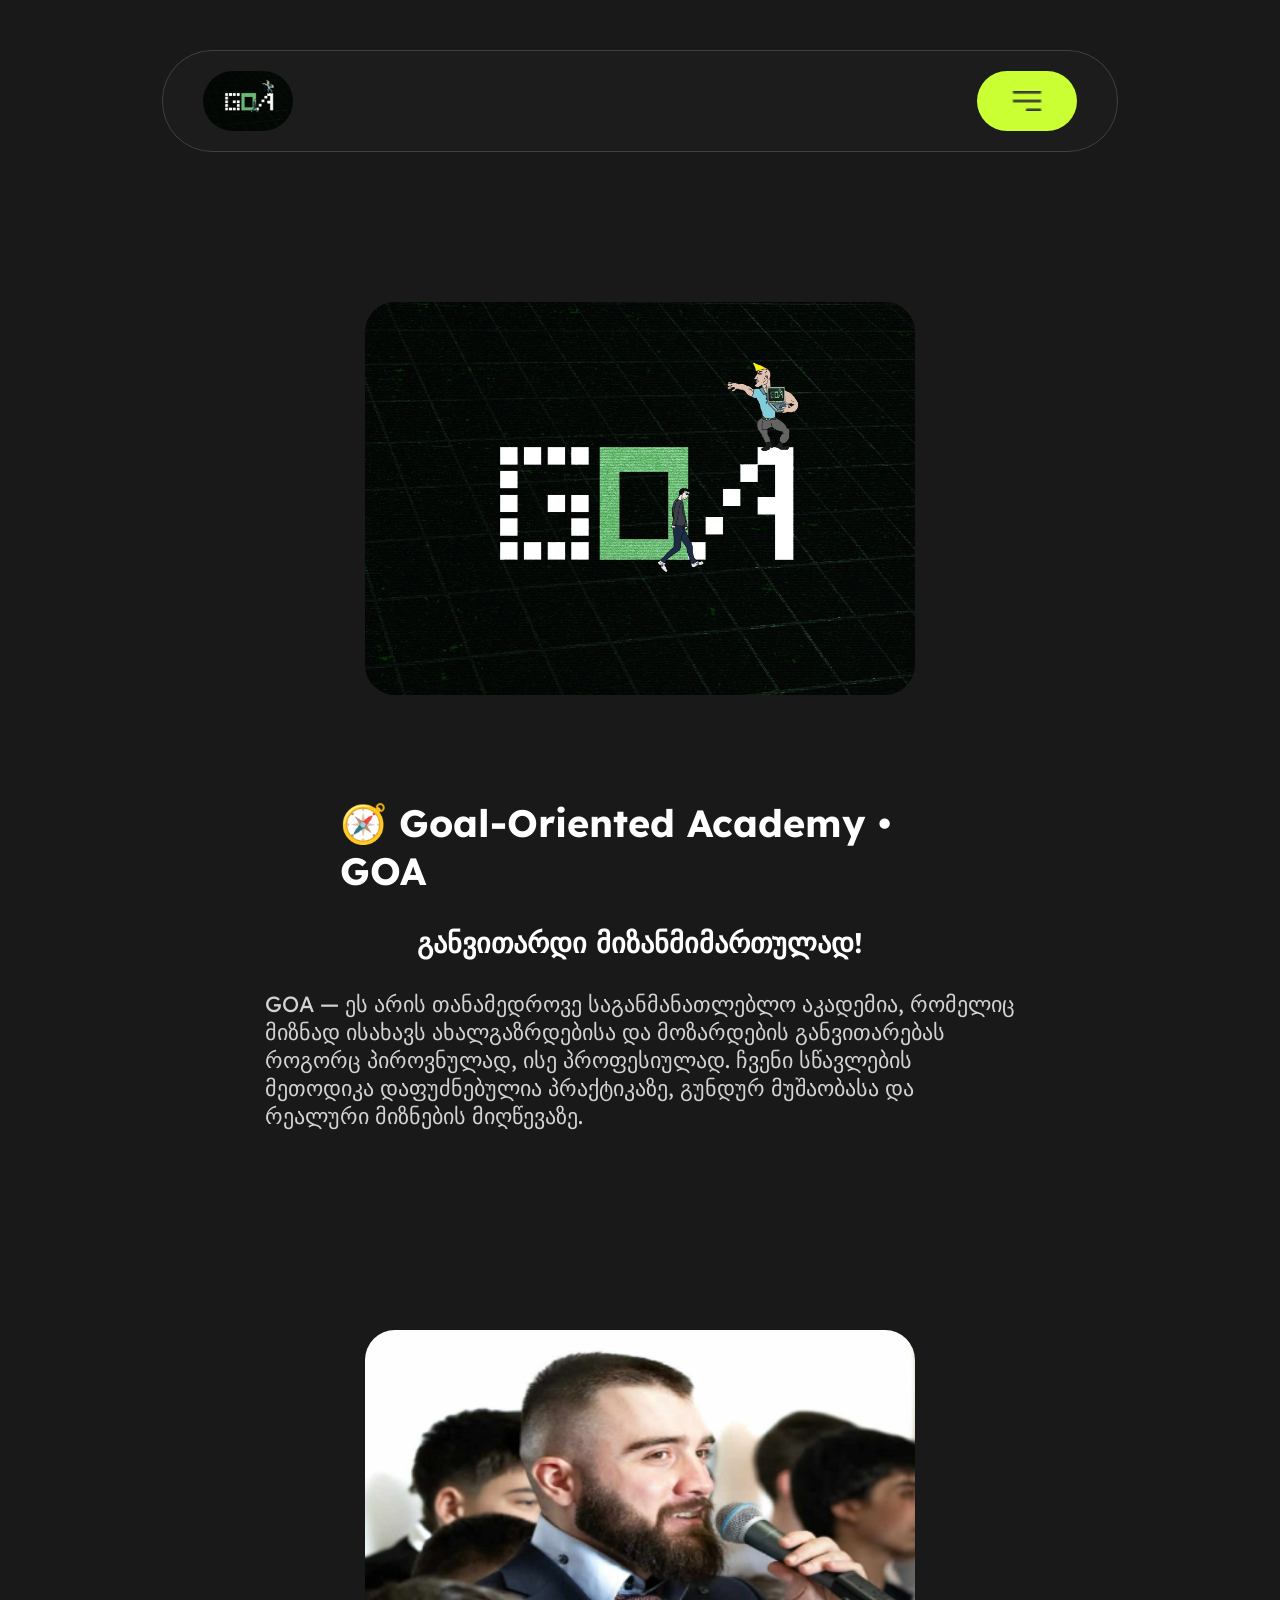
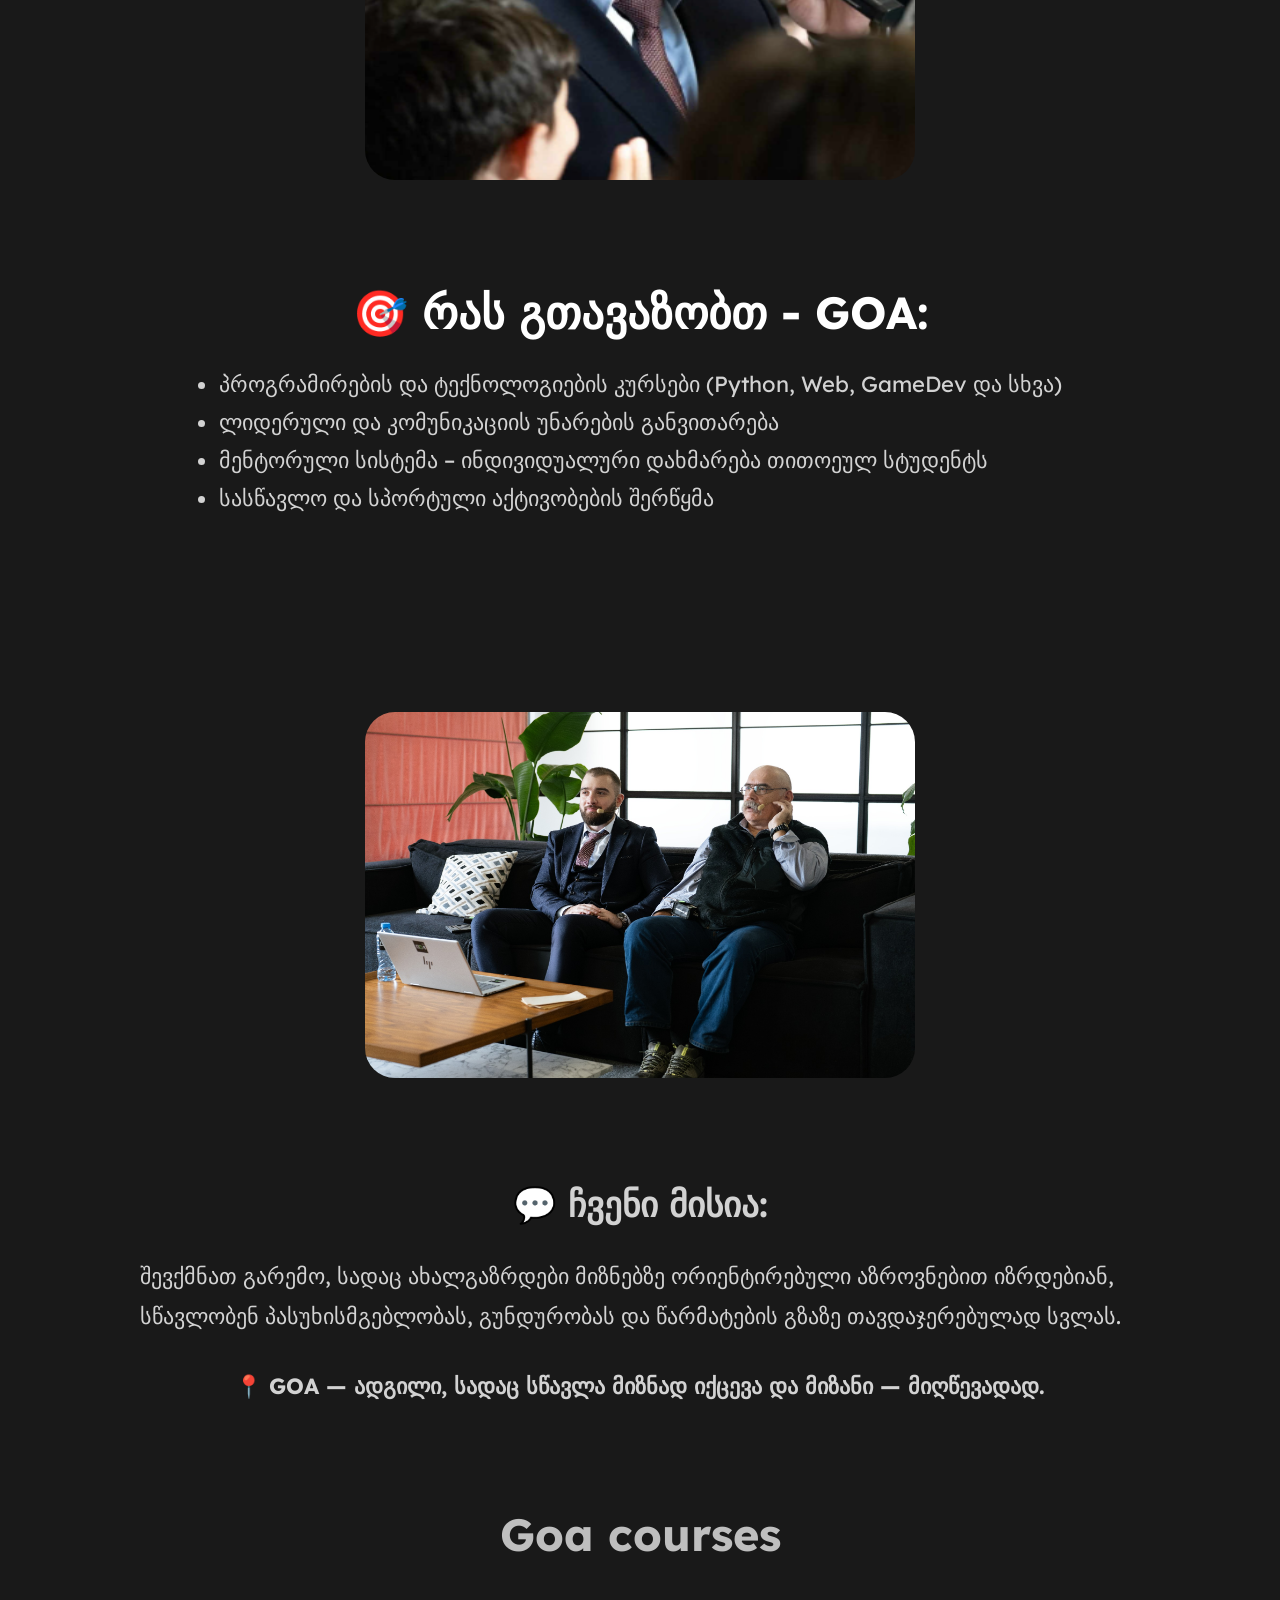
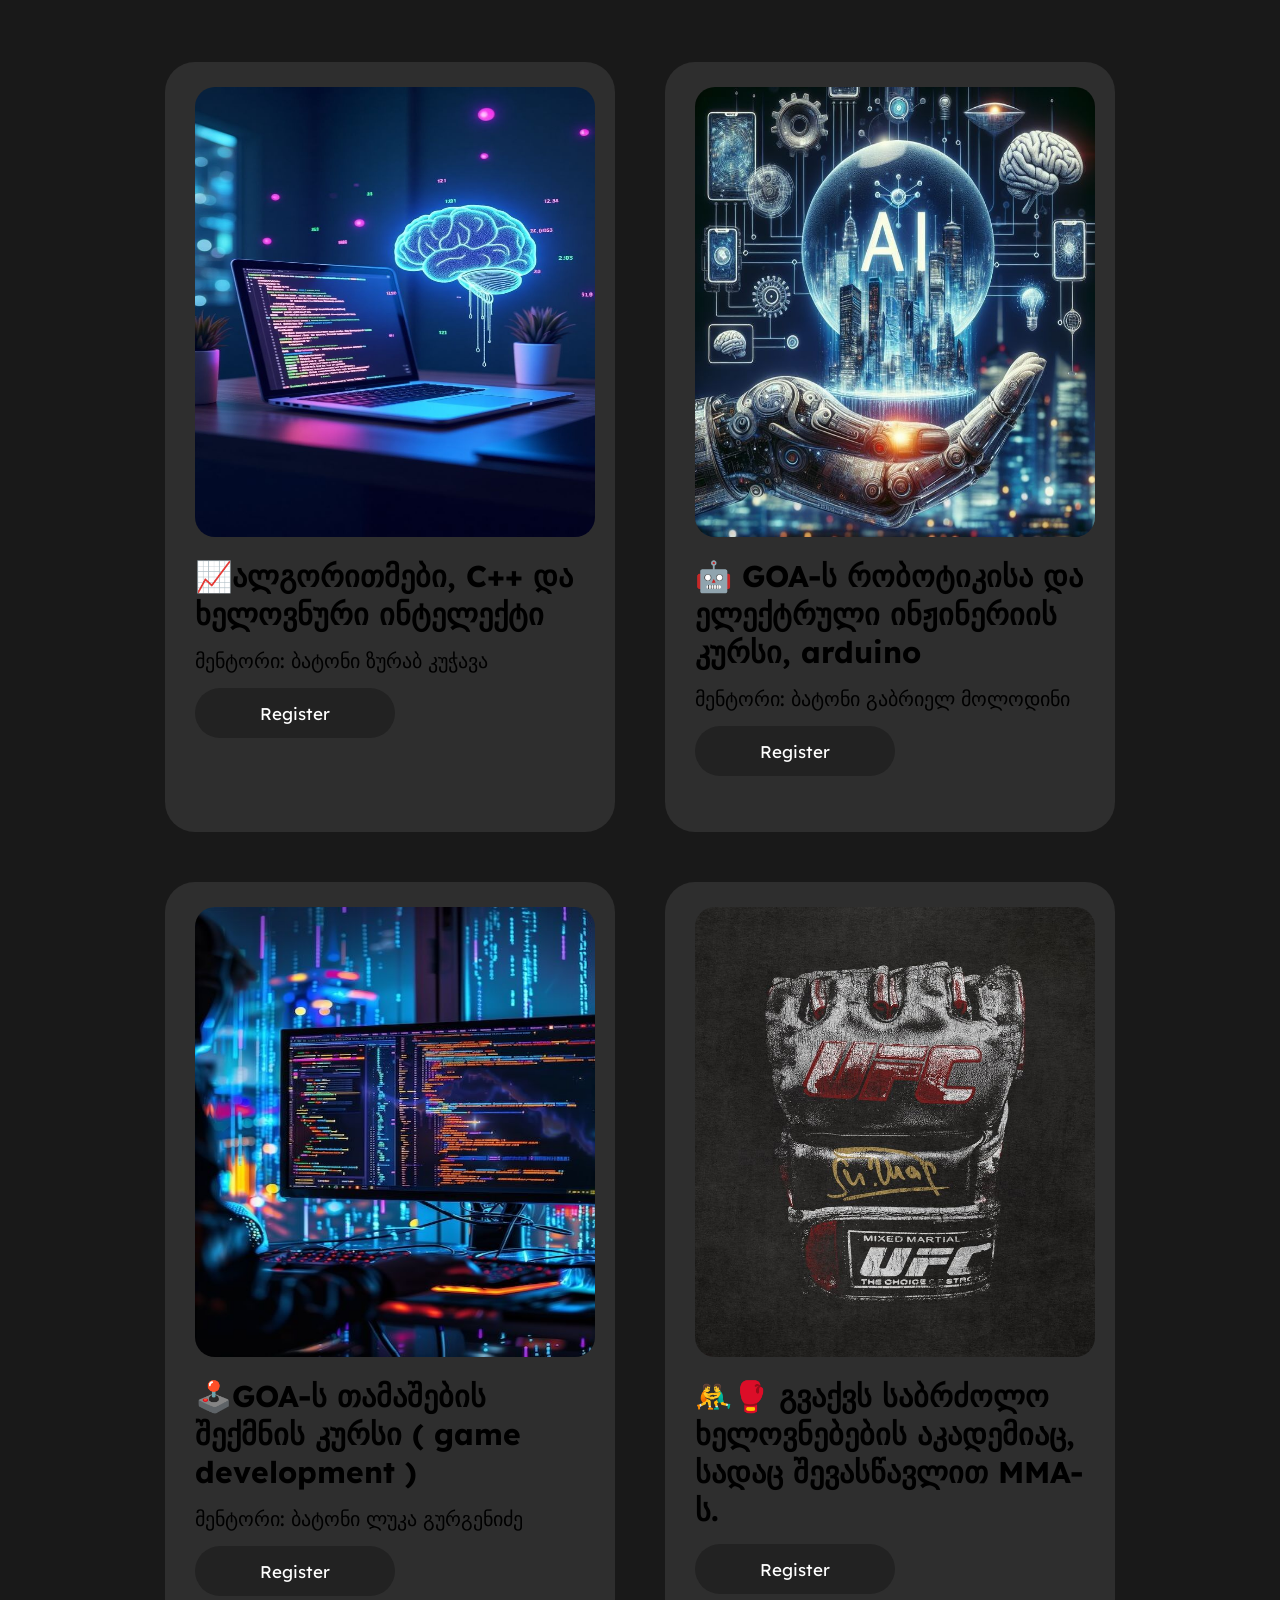
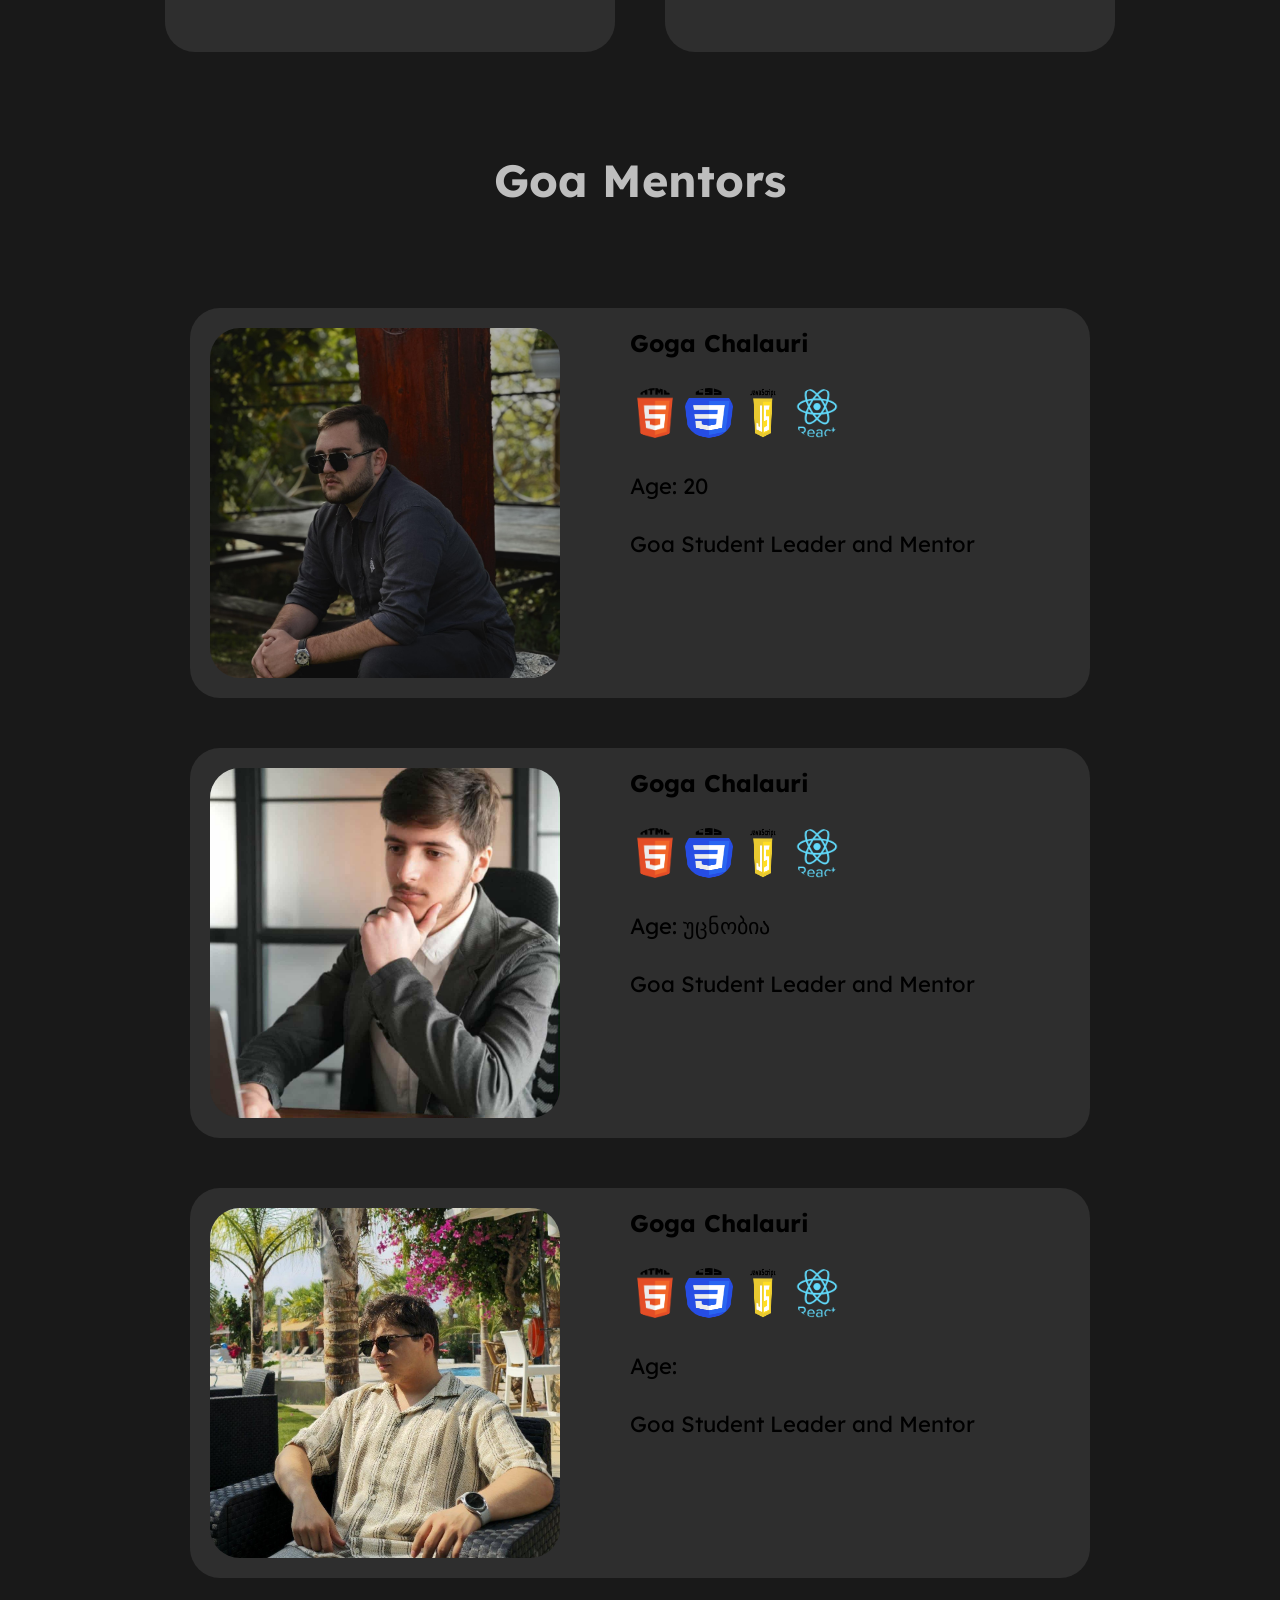
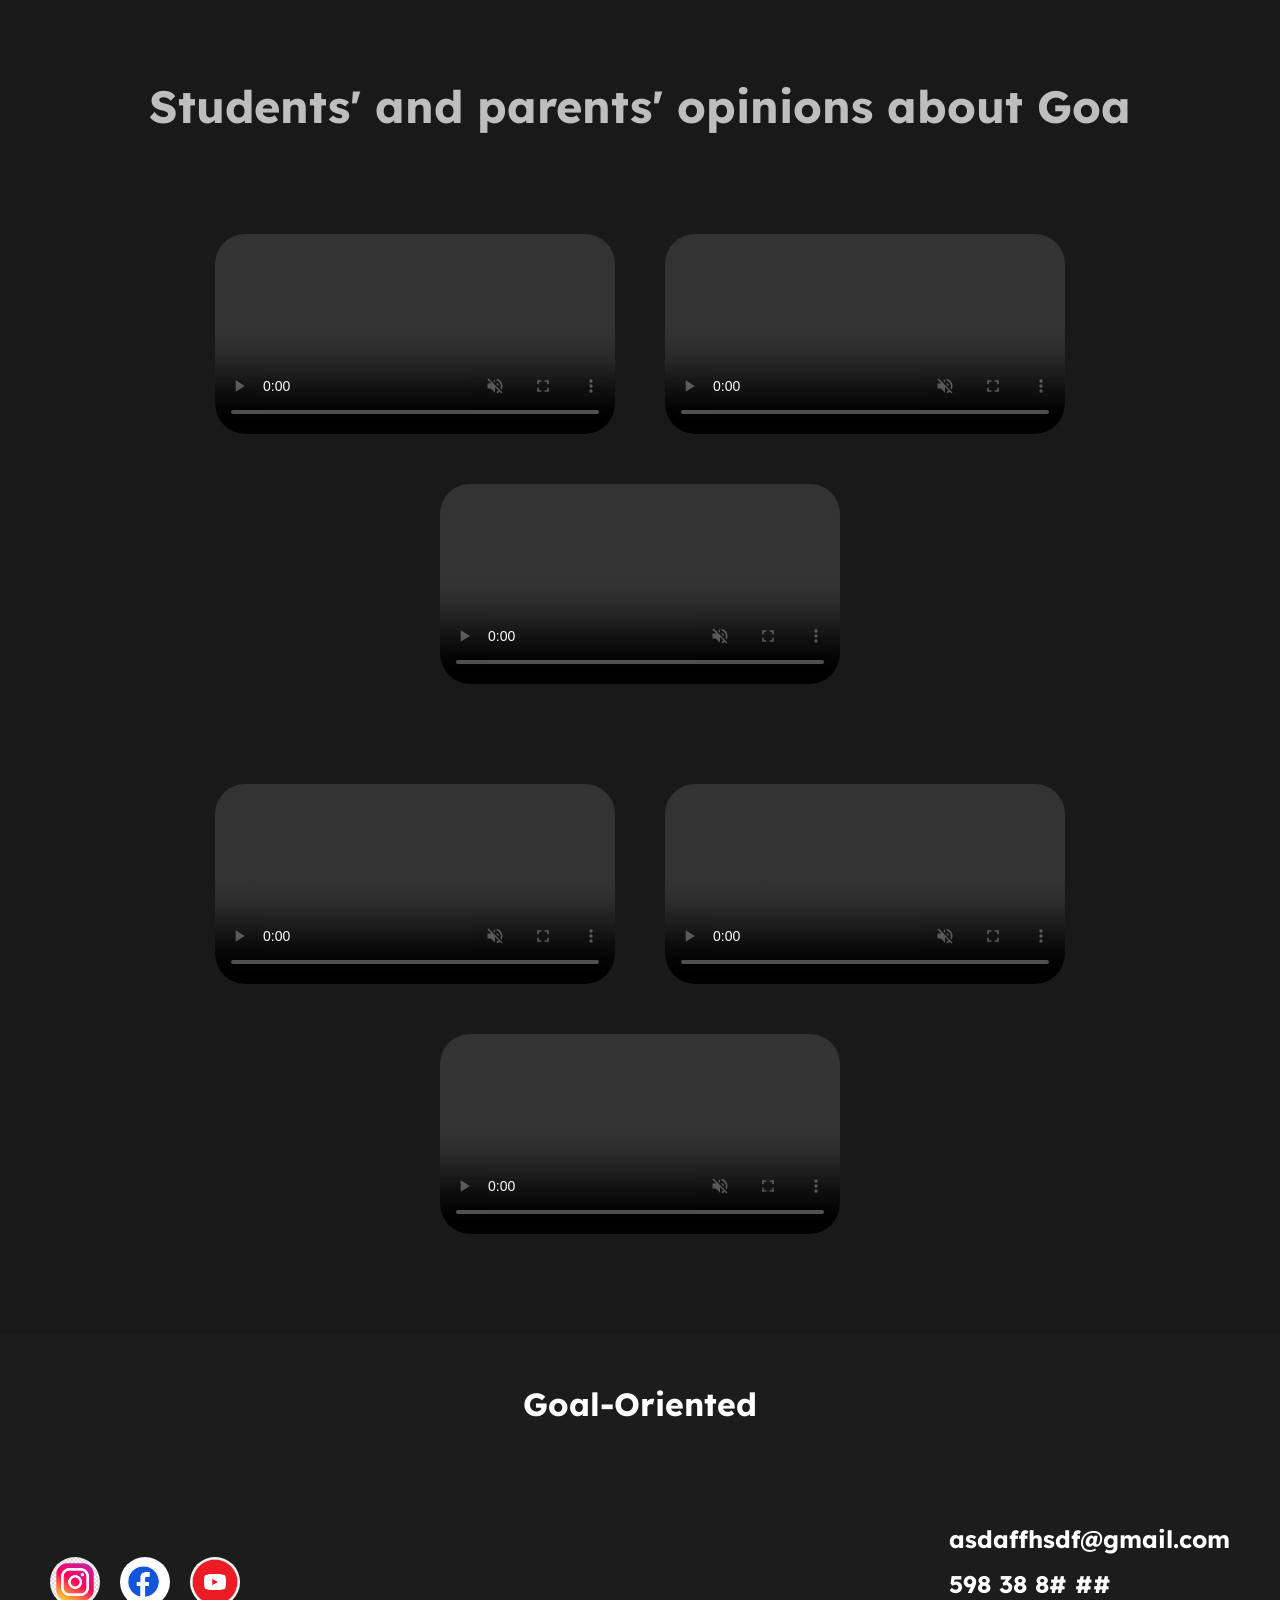
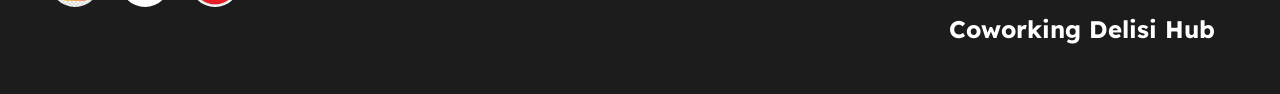
==== commit 93e8841d: "commit" ====
--- a/index.html
+++ b/index.html
@@ -4,8 +4,9 @@
 <head>
     <meta charset="UTF-8">
     <meta name="viewport" content="width=device-width, initial-scale=1.0">
-    <title>Document</title>
+    <title>Goal-Oriented</title>
     <link rel="stylesheet" href="./style.css">
+    <link rel="icon" href="./img/Goa.png">
 </head>
 
 <body>
@@ -19,8 +20,8 @@
                 <a href="#about">About</a>
             </div>
             <div class="button-div">
-                <a href="./singUP/singup.html"><button>Sign Up</button></a>
-                <a href="./Login/login.html"><button style="background-color: #CAFF33; color: black;">Login</button></a>
+                <a href="./signUP.html"><button>Sign Up</button></a>
+                <a href="./login.html"><button style="background-color: #CAFF33; color: black;">Login</button></a>
             </div>
             <div class="menu">
                 <img src="./img/menu.png" alt="">
@@ -232,7 +233,21 @@
         </section>
     </main>
 
-    <footer></footer>
+    <footer>
+        <h1>Goal-Oriented</h1>
+        <div class="footer-div1">
+            <div class="footer_imgBox">
+                <a href="#"><img src="./img/instagram.jpg" alt=""></a>
+                <a href="#"><img src="./img/facebook.png" alt=""></a>
+                <a href="#"><img src="./img/YouThube.png" alt=""></a>
+            </div>
+            <div class="footer_info">
+                <h2>asdaffhsdf@gmail.com</h2>
+                <h2>598 38 8# ##</h2>
+                <h2>Coworking Delisi Hub</h2>
+            </div>
+        </div>
+    </footer>
 </body>
 
 </html>
--- a/style.css
+++ b/style.css
@@ -324,7 +324,6 @@
     display: flex;
     align-items: center;
     justify-content: center;
-    gap: 50px;
     flex-direction: column;
 }
 
@@ -337,6 +336,100 @@
 .video-div video {
     width: 400px;
     border-radius: 30px;
+}
+
+.SignUP {
+    width: 100%;
+    display: flex;
+    flex-direction: column;
+    align-items: center;
+    justify-content: center;
+    gap: 50px;
+    margin-top: 100px;
+}
+
+.SignUP h1 {
+    font-size: 40px;
+    color: white;
+}
+
+.input {
+    display: flex;
+    align-items: center;
+    justify-content: center;
+    flex-wrap: wrap;
+    gap: 50px;
+}
+
+.input input {
+    width: 300px;
+    height: 50px;
+    border-radius: 30px;
+    border: 1px solid #ffffff;
+    background-color: #9e9d9d;
+    padding: 20px 20px;
+    font-size: 17px;
+
+}
+
+.SignUP button {
+    width: 200px;
+    height: 50px;
+    border-radius: 50px;
+    cursor: pointer;
+    border: none;
+    background-color: #222222;
+    color: white;
+    font-size: 17px;
+}
+
+.SignUP button:hover {
+    background-color: aqua;
+}
+
+footer {
+    width: 100%;
+    display: flex;
+    align-items: center;
+    justify-content: center;
+    flex-direction: column;
+    margin-top: 100px;
+    background-color: #1C1C1C;
+    padding: 50px 50px;
+    gap: 100px;
+}
+footer h1{
+    color: rgb(255, 255, 255);
+}
+
+.footer-div1 {
+    width: 100%;
+    display: flex;
+    justify-content: space-between;
+    flex-wrap: wrap;
+    row-gap: 30px;
+  
+}
+
+.footer_imgBox {
+    display: flex;
+    align-items: center;
+    justify-content: center;
+    gap: 20px;
+   
+}
+
+.footer_imgBox img {
+    width: 50px;
+    border-radius: 50px;
+}
+.footer_info{
+    display: flex;
+    flex-direction: column;
+    gap: 15px;
+}
+.footer_info h2{
+    color: white;
 }
 
 @media (max-width: 1500px) {
@@ -495,6 +588,7 @@
 
     main {
         gap: 50px;
+        padding: 0px 20px;
     }
 
     .section2-img {
@@ -592,5 +686,14 @@
     .video-div video {
         width: 320px;
     }
+    footer{
+        gap: 40px;
+        padding: 50px 20px;
+    }
+
+    .footer-div1{
+        align-items: center;
+        justify-content: center;
+    }
 
 }
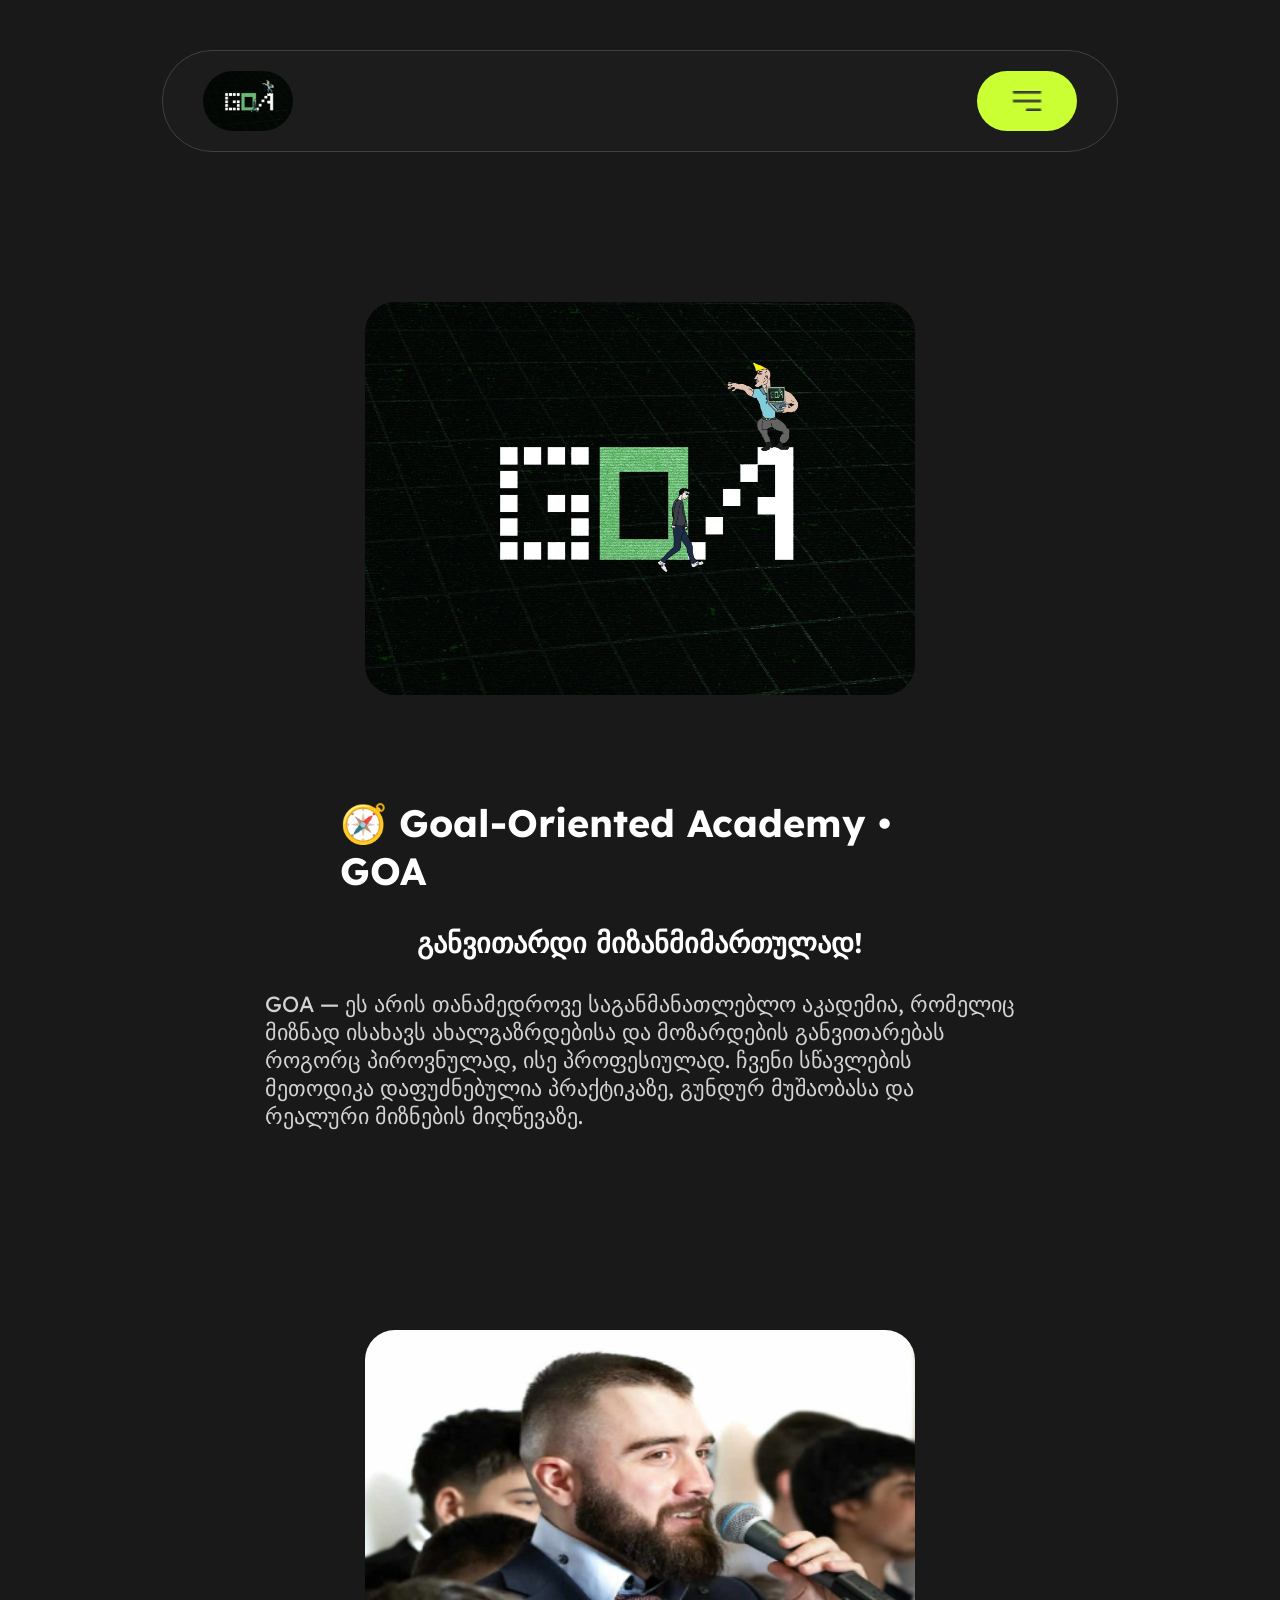
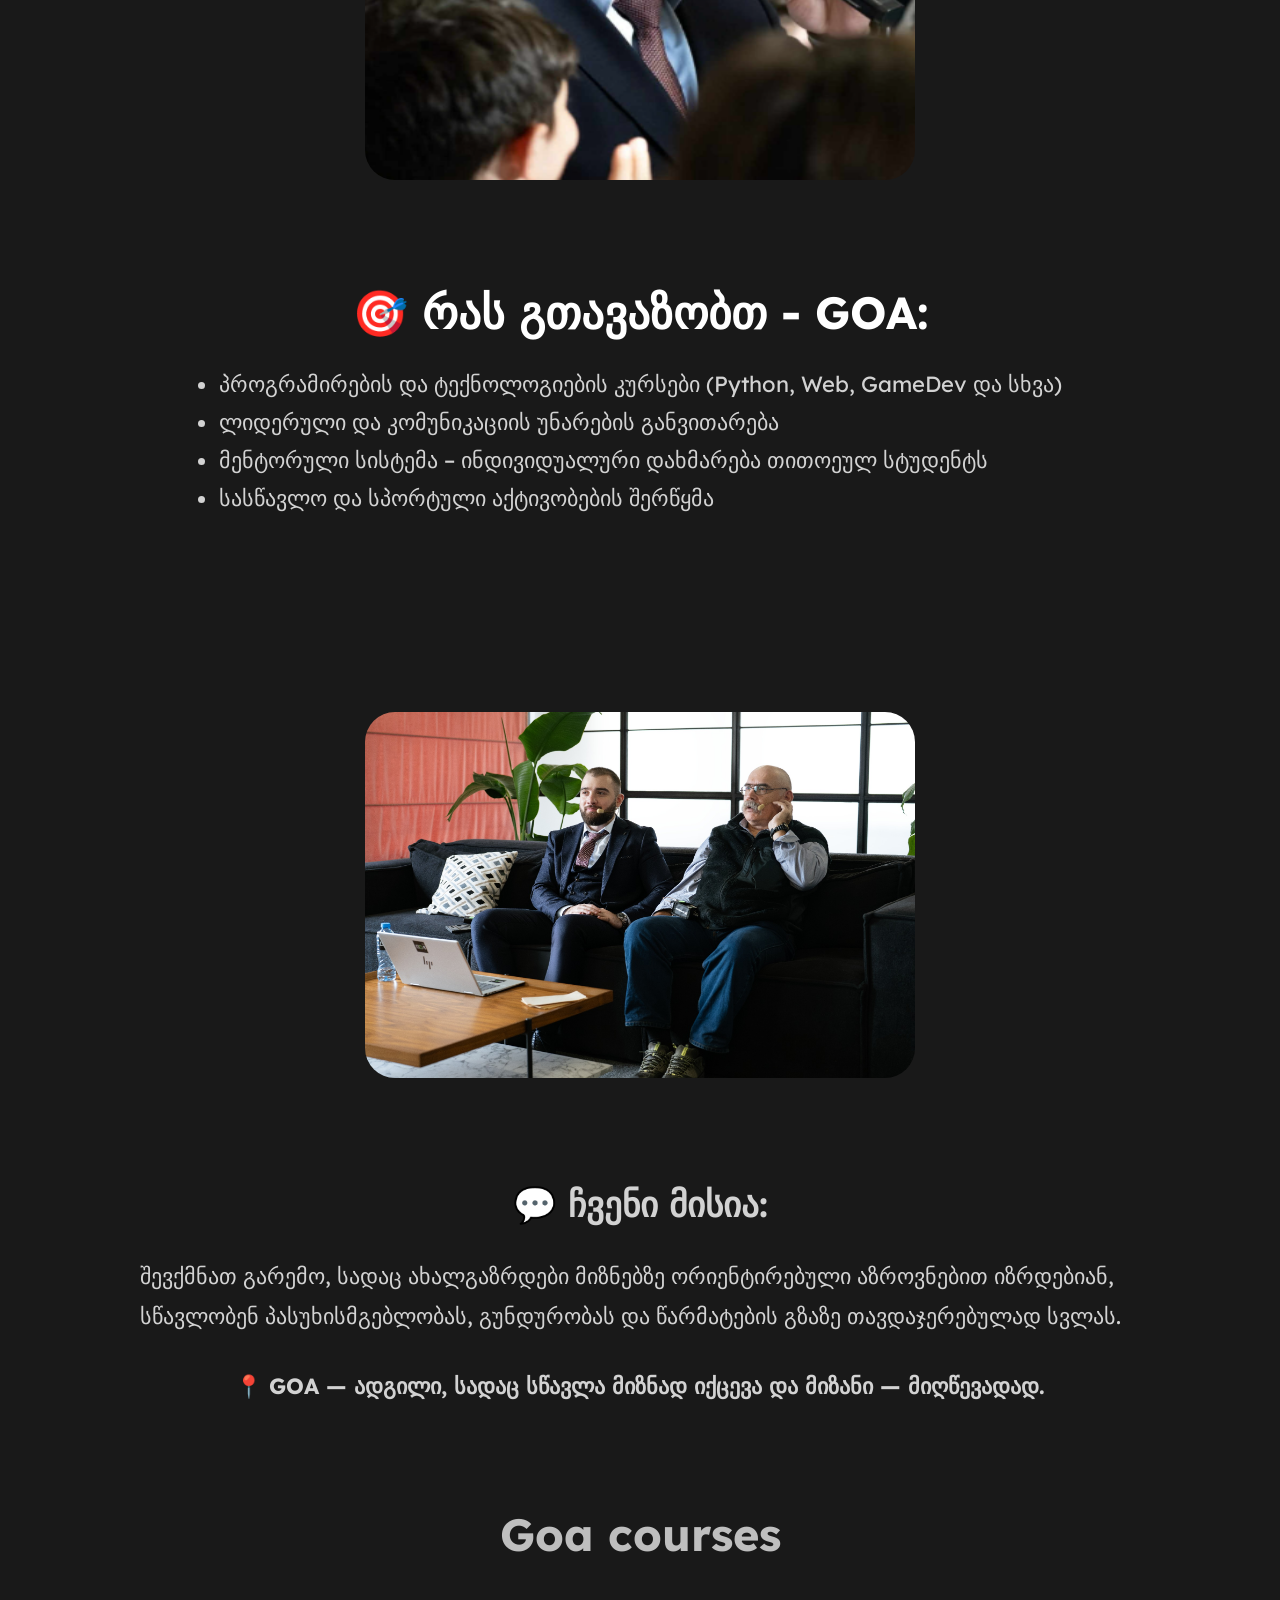
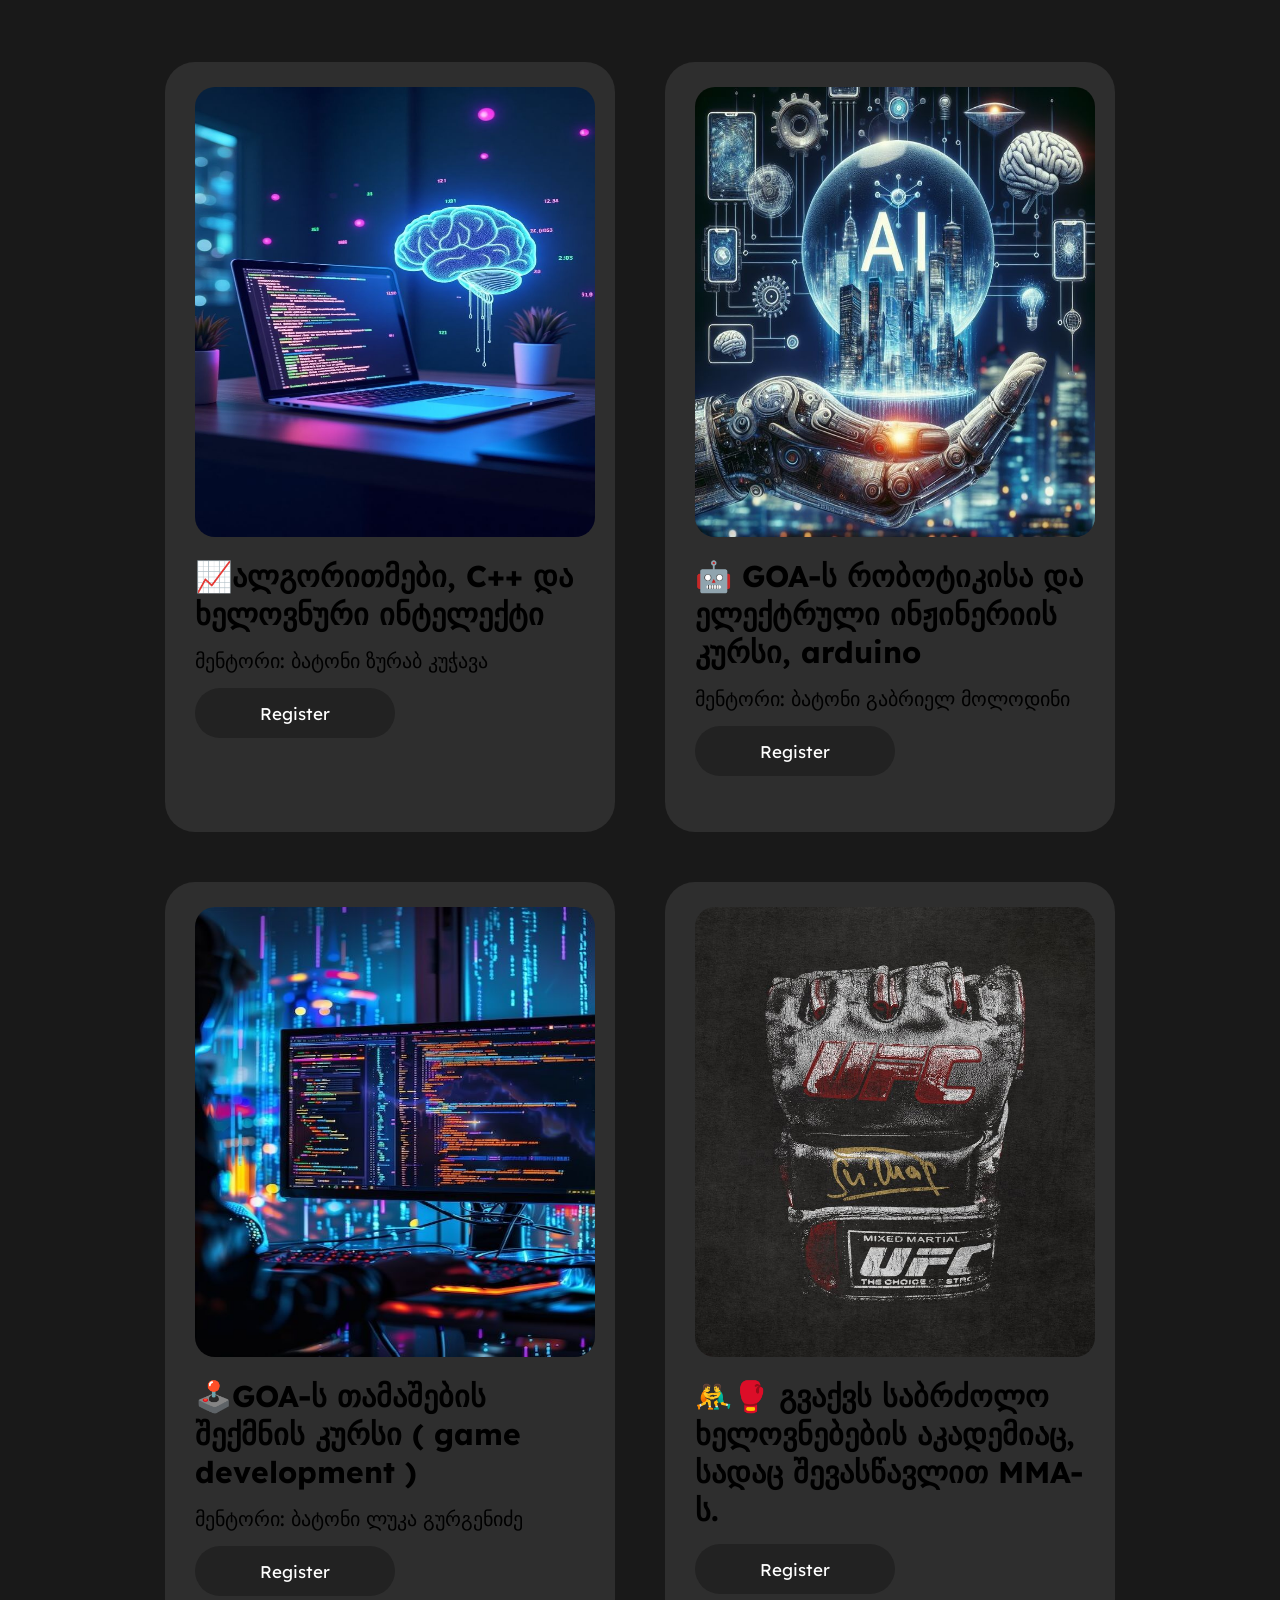
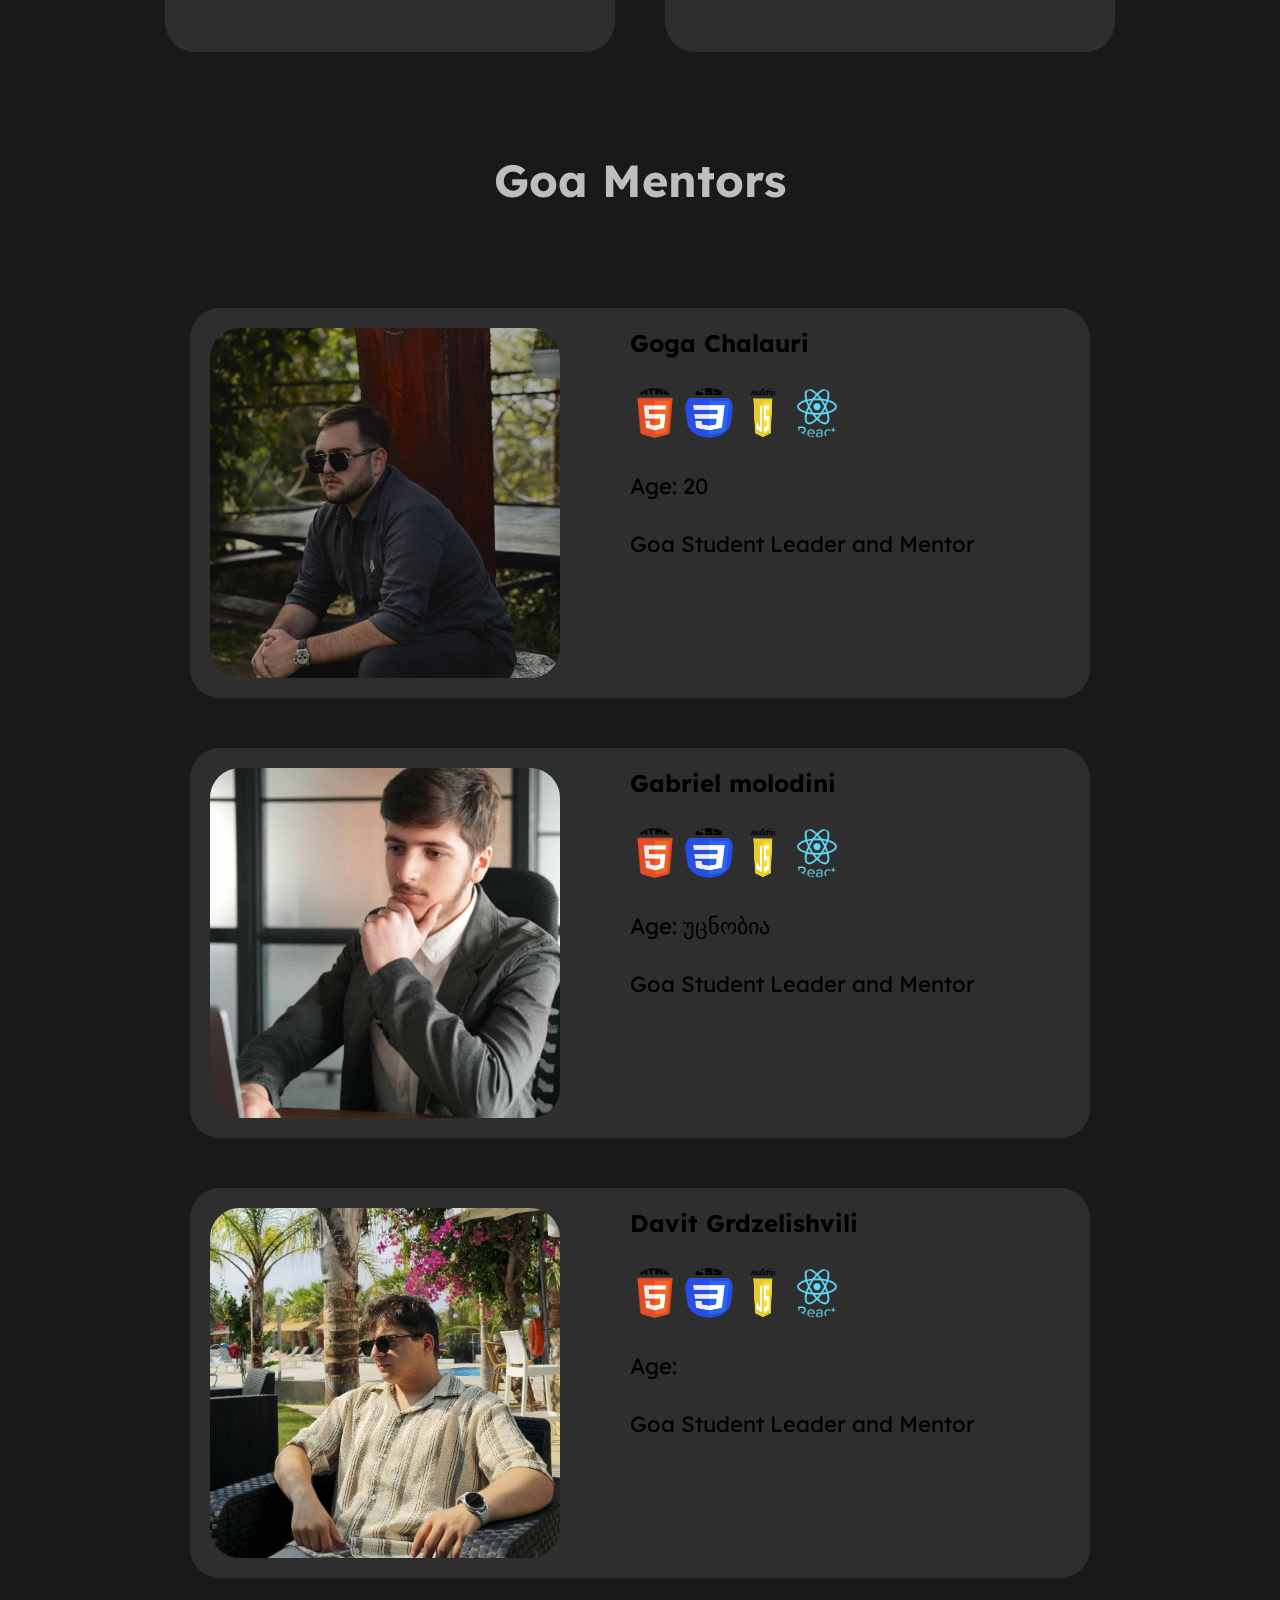
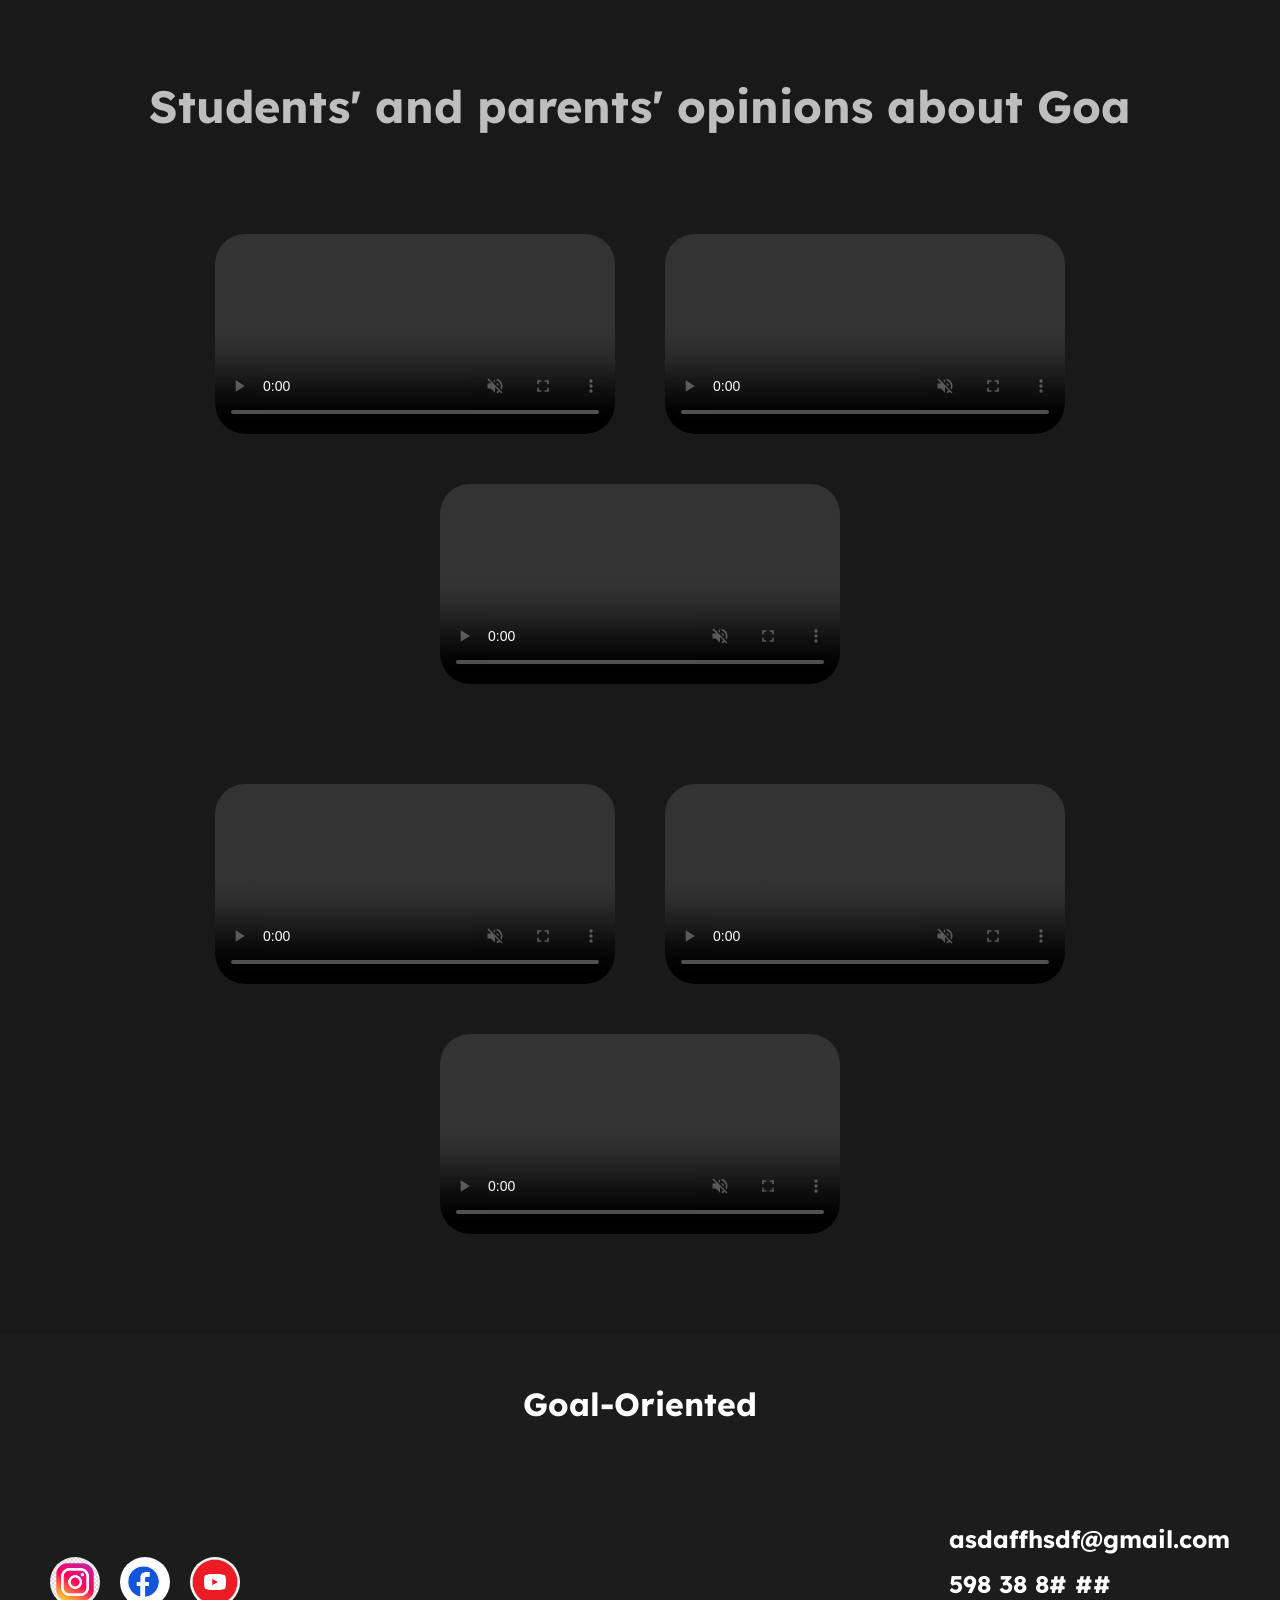
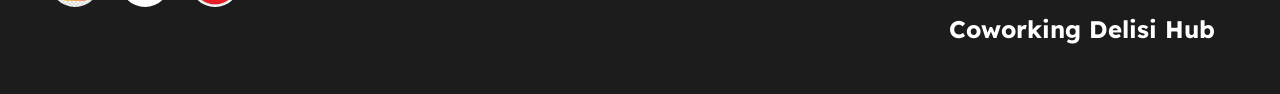
==== commit fe62b9a0: "commit" ====
--- a/index.html
+++ b/index.html
@@ -150,7 +150,7 @@
             <div class="Mentors-div">
                 <img src="./img/gabrieli.png" alt="">
                 <div class="Mentors-info">
-                    <h1>Goga Chalauri </h1>
+                    <h1>Gabriel molodini </h1>
                     <div class="languages">
                         <img src="./img/html.png" alt="">
                         <img src="./img/css.png" alt="">
@@ -167,7 +167,7 @@
             <div class="Mentors-div">
                 <img src="./img/grdzelo.png" alt="">
                 <div class="Mentors-info">
-                    <h1>Goga Chalauri </h1>
+                    <h1>Davit Grdzelishvili </h1>
                     <div class="languages">
                         <img src="./img/html.png" alt="">
                         <img src="./img/css.png" alt="">
--- a/style.css
+++ b/style.css
@@ -256,6 +256,7 @@
 
 .Courses-div1-box1 img:hover {
     height: 500px;
+    transition: 0.2s all;
 }
 
 .Courses-info button:hover {
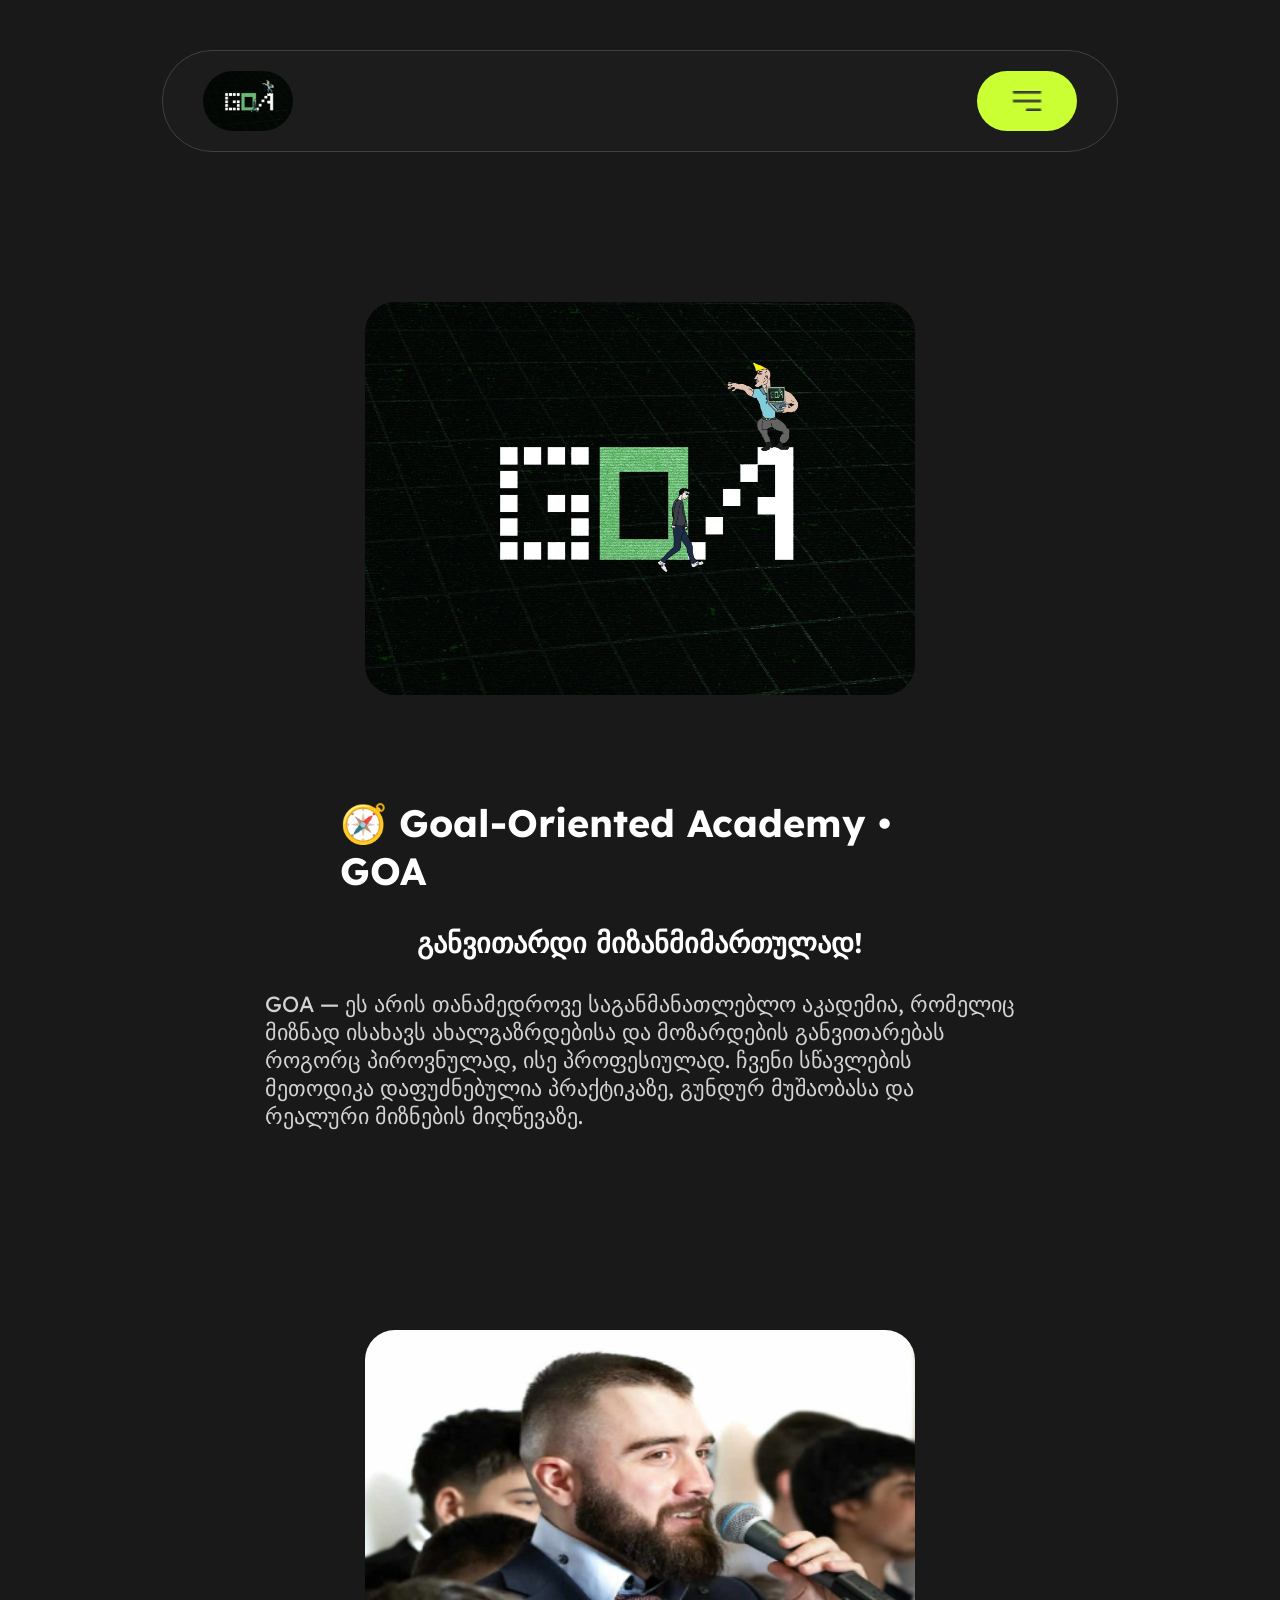
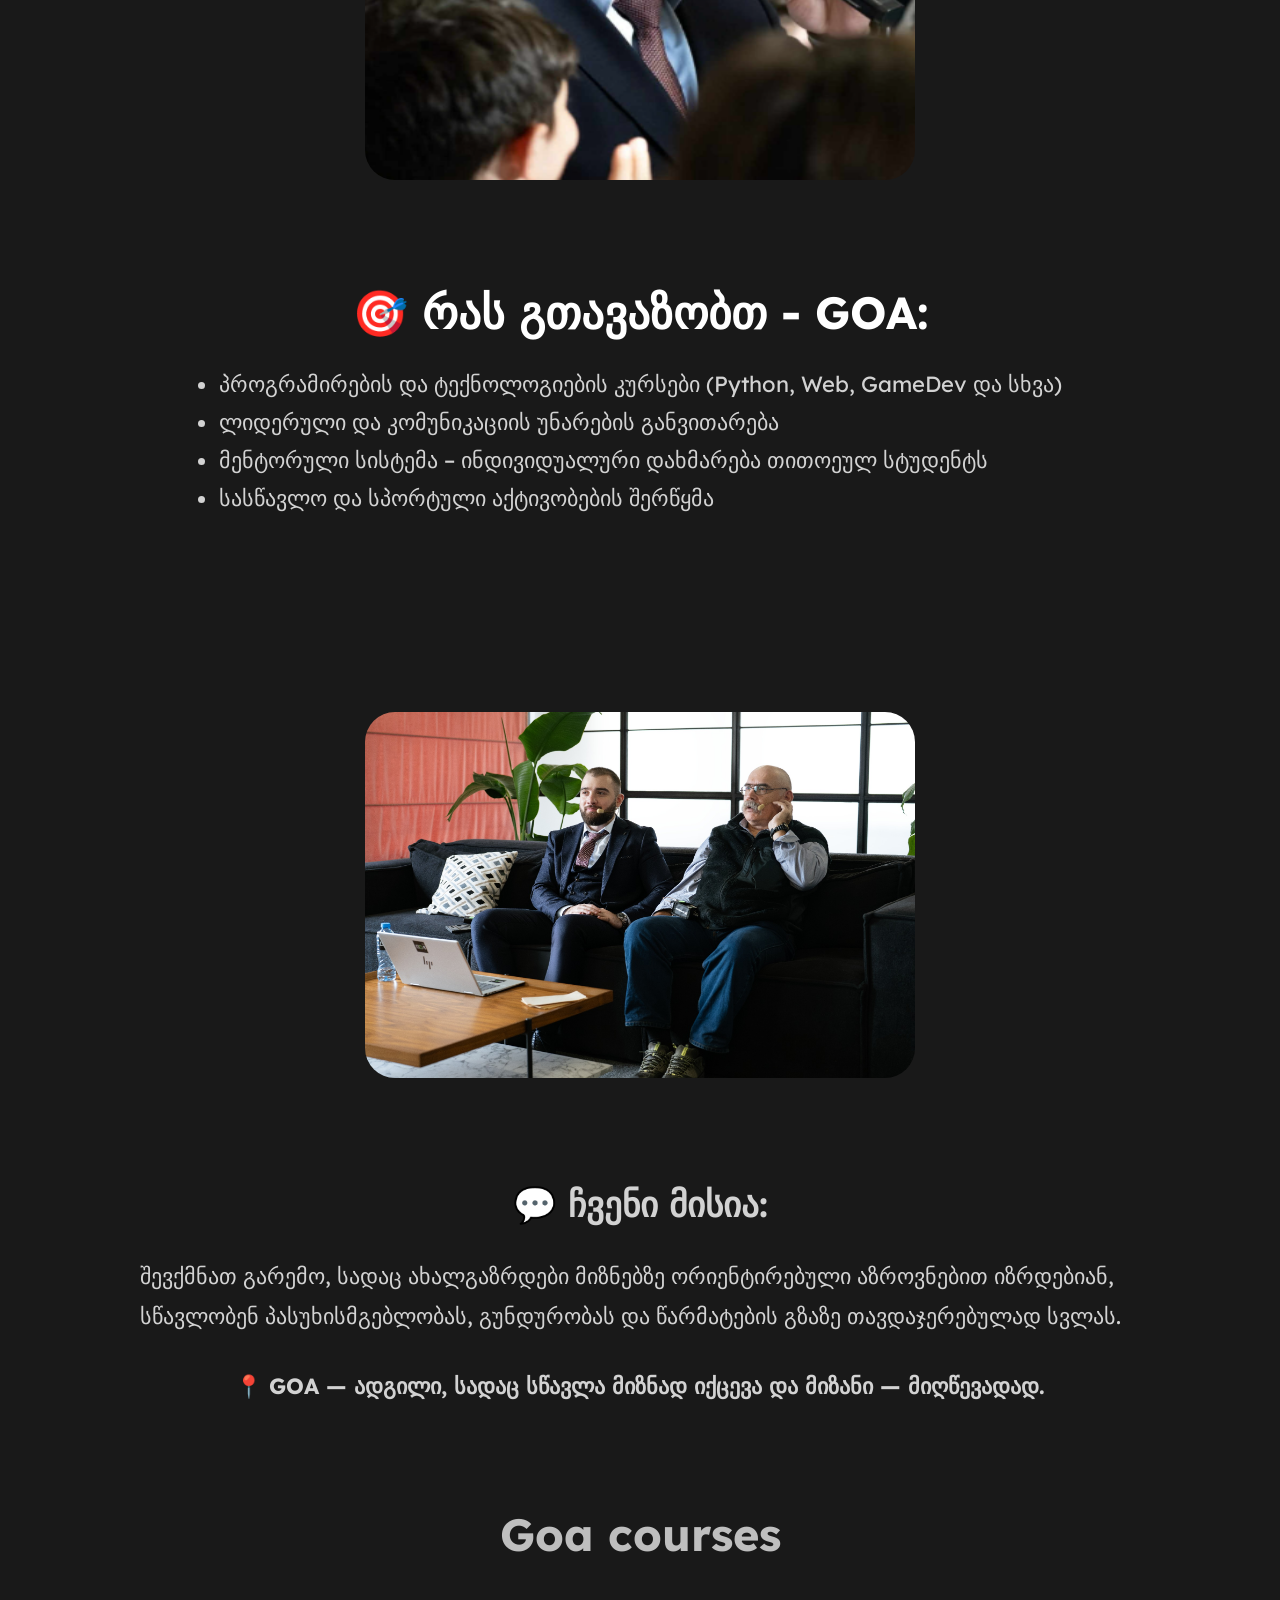
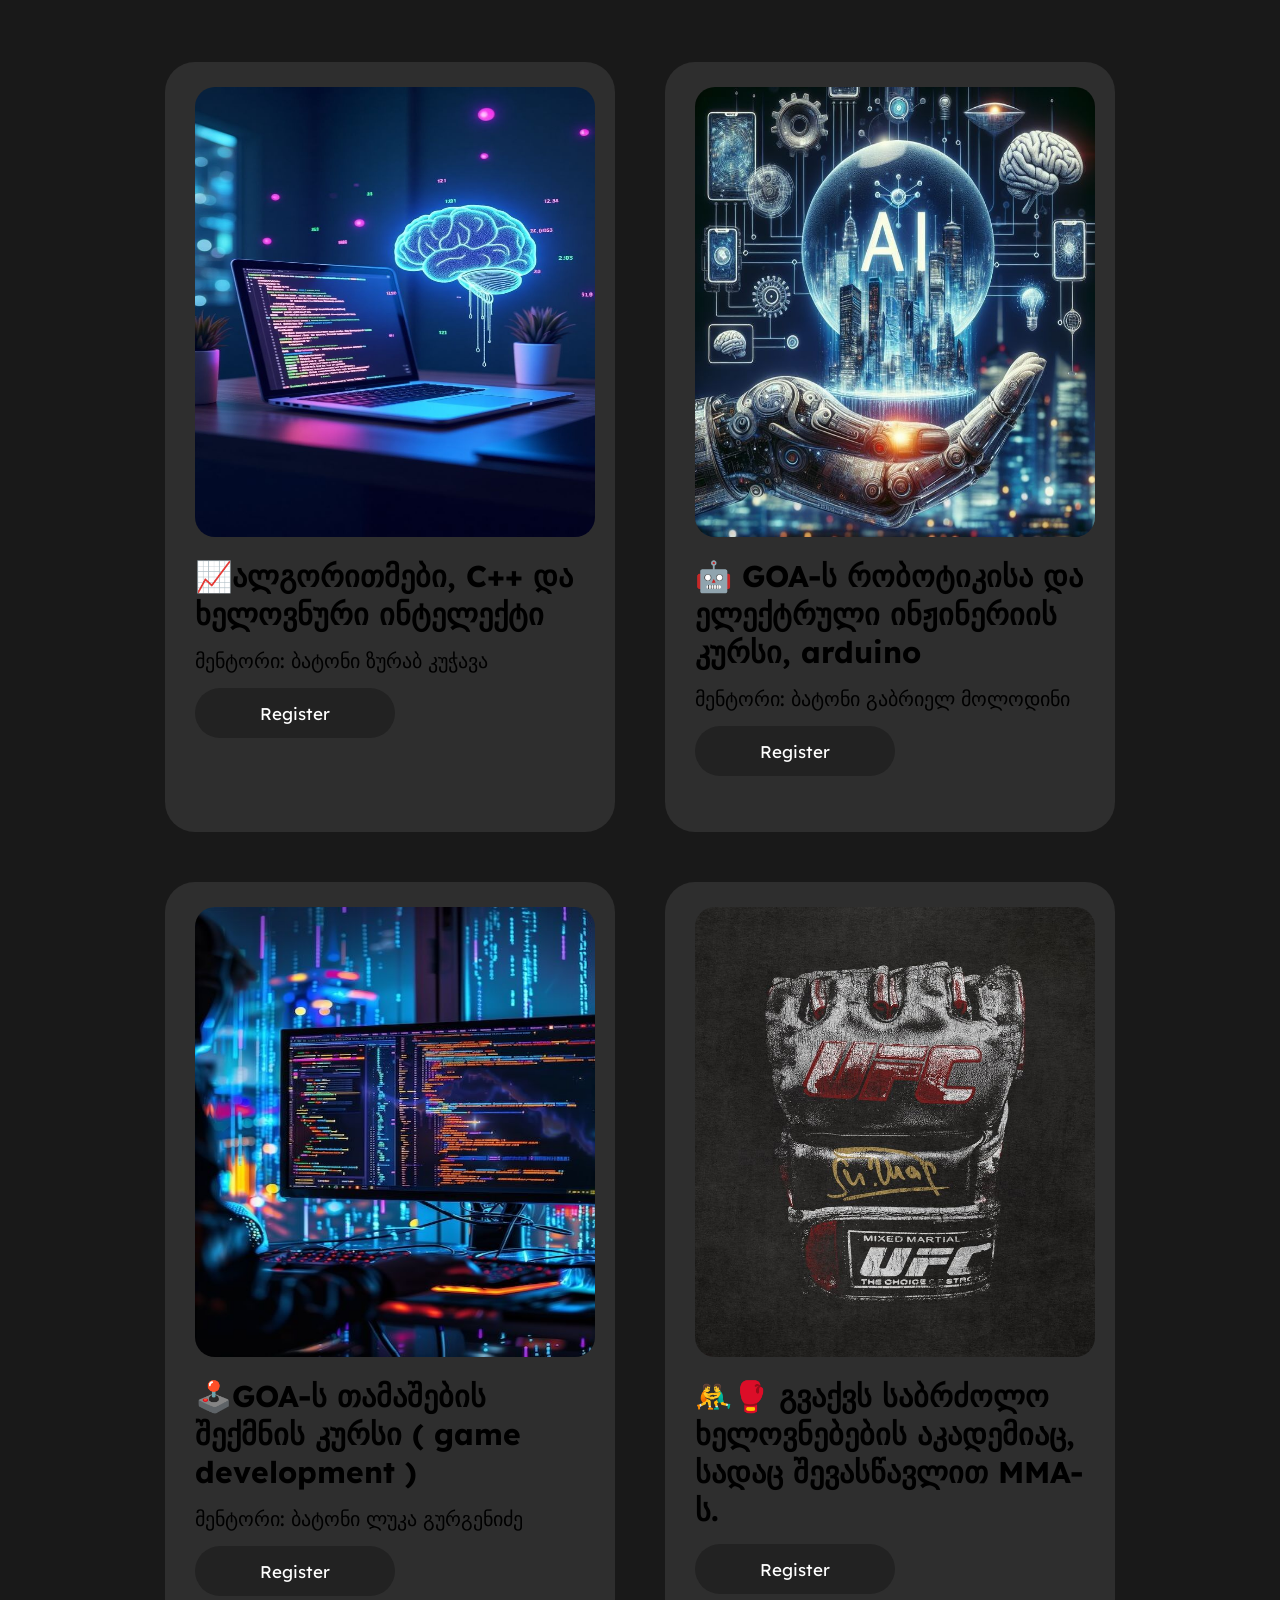
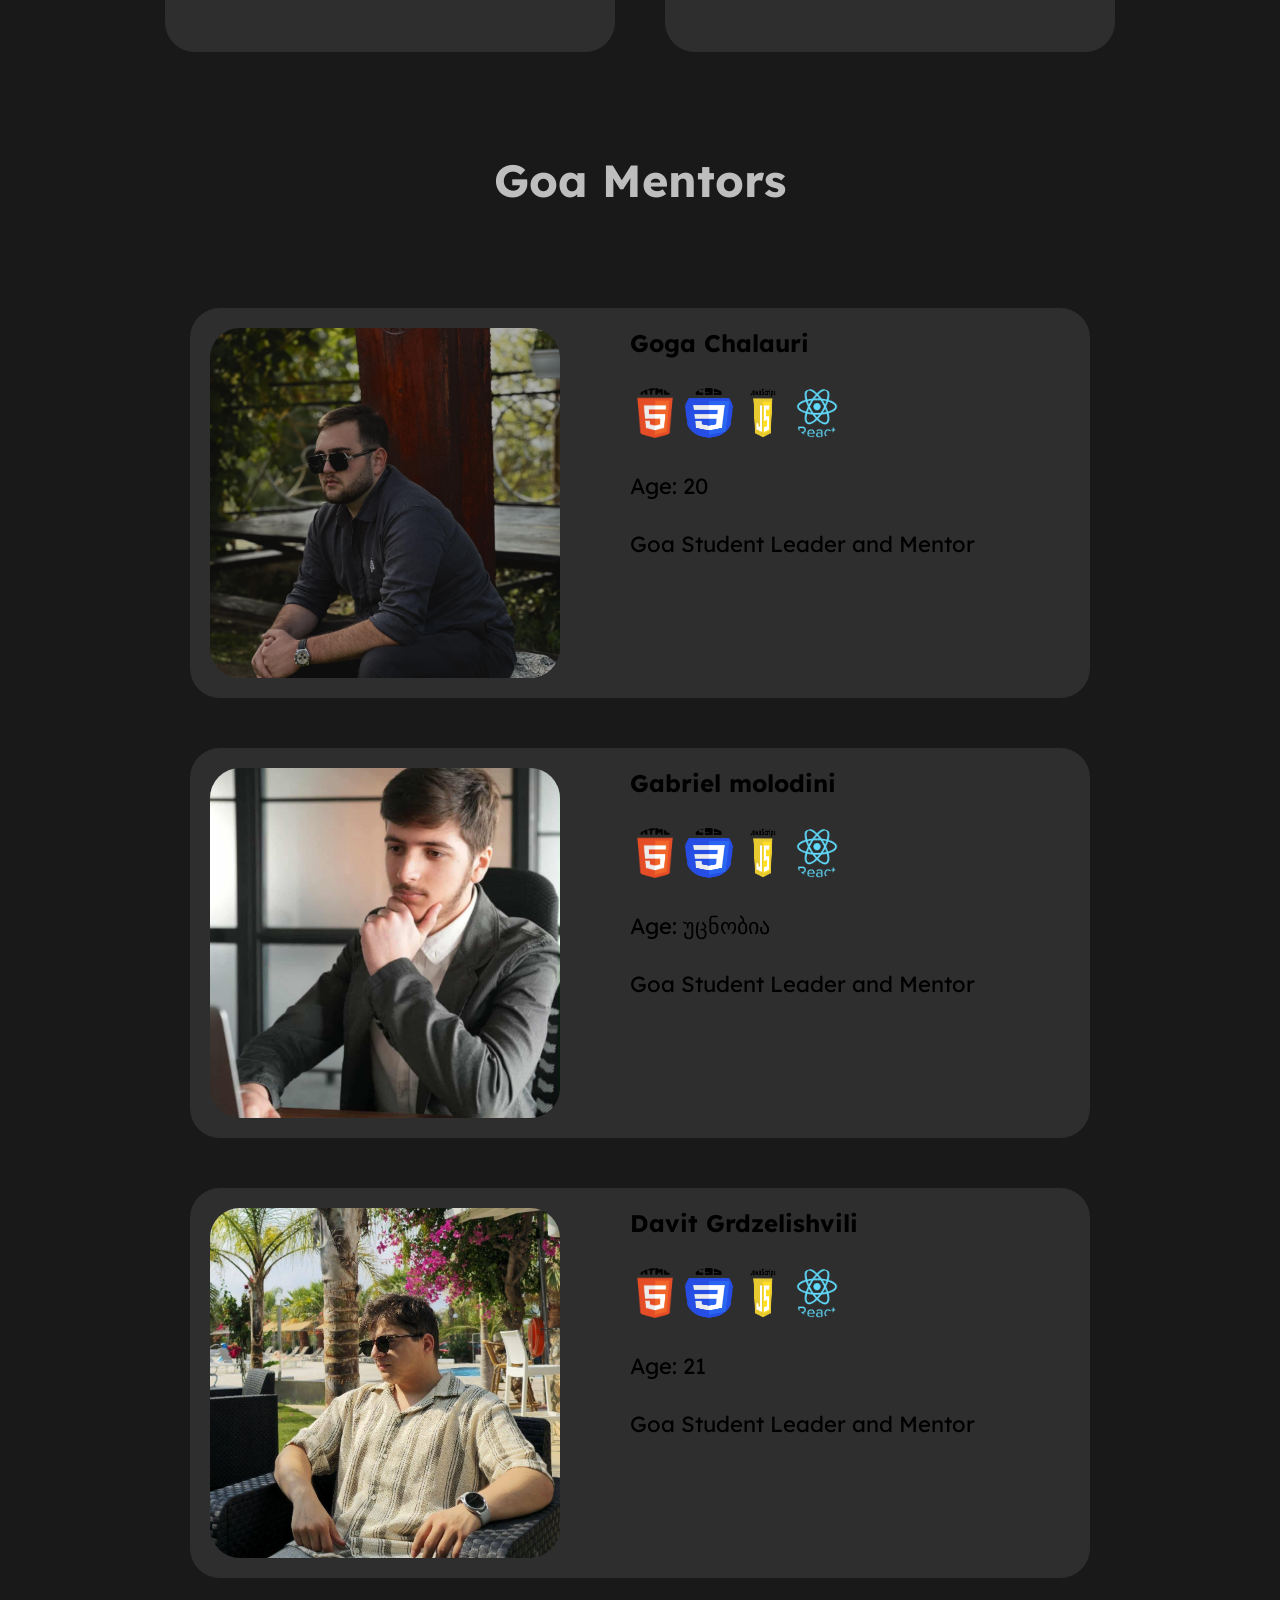
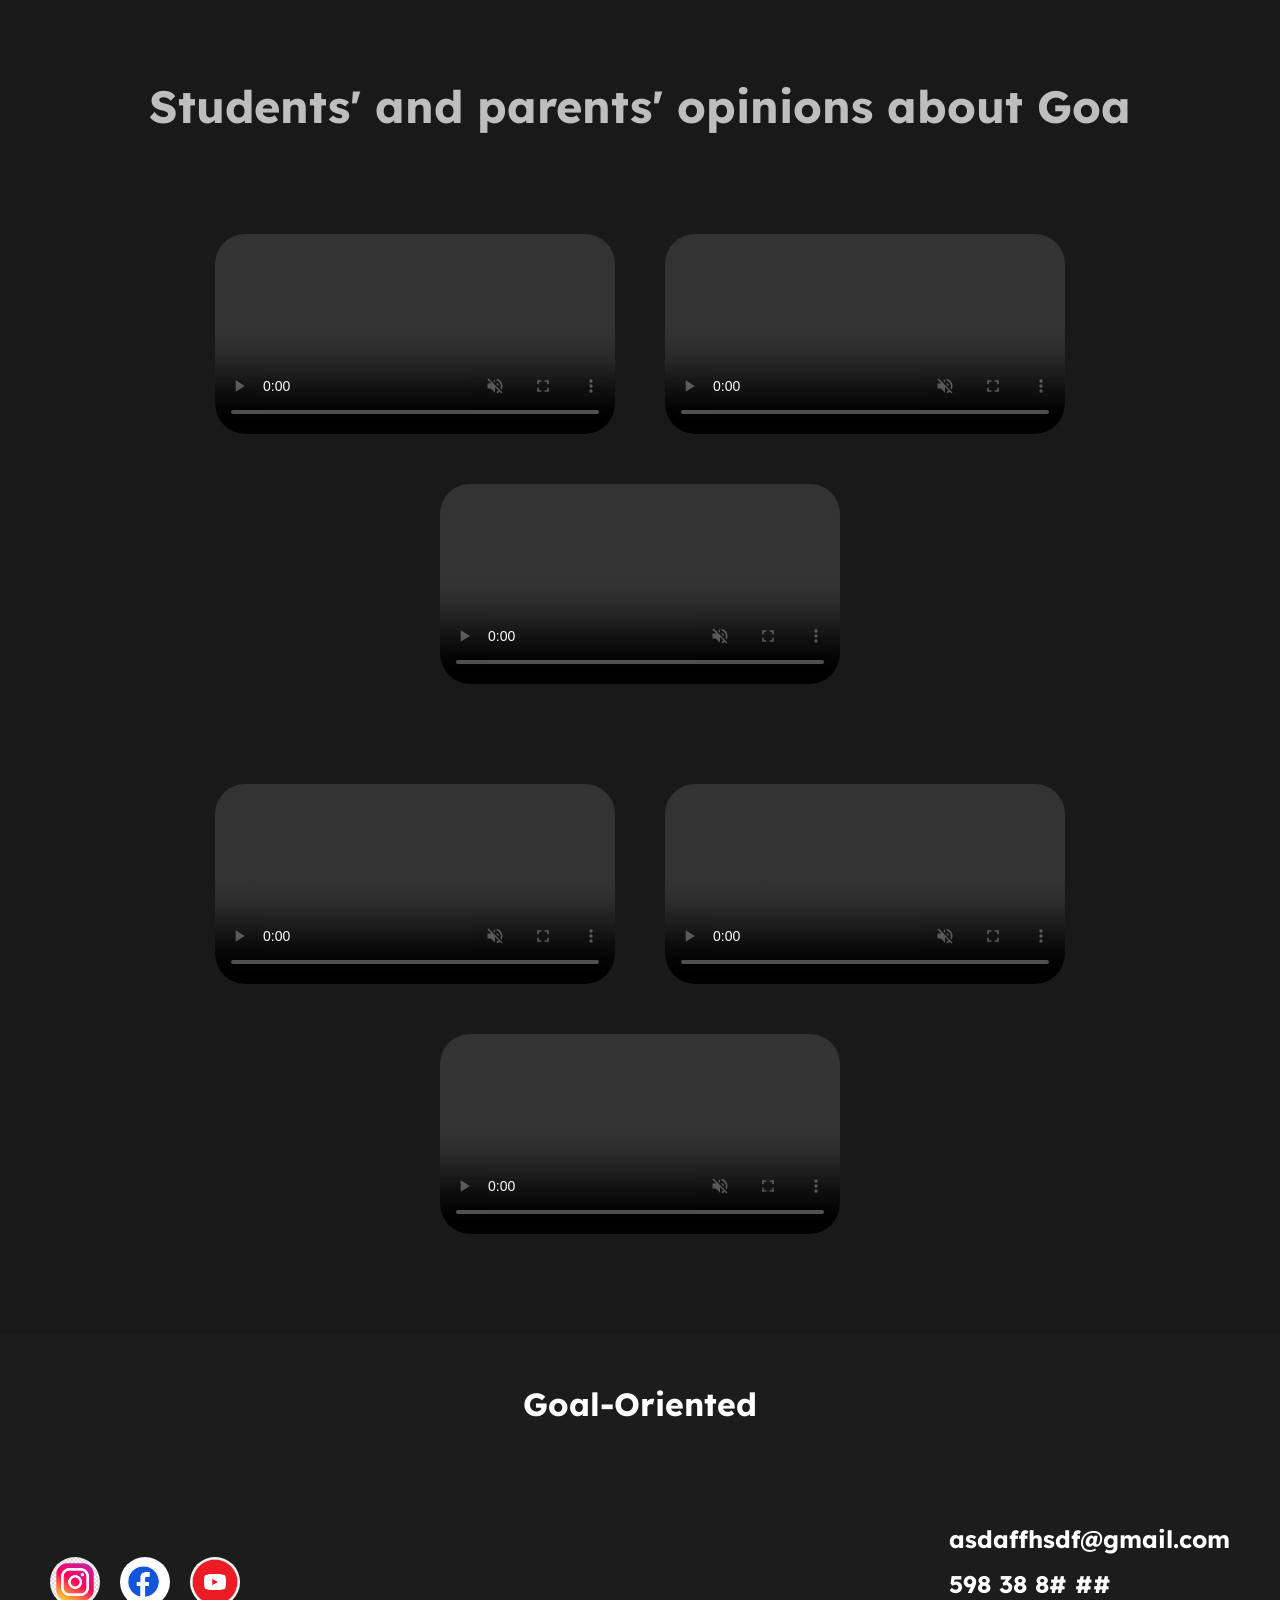
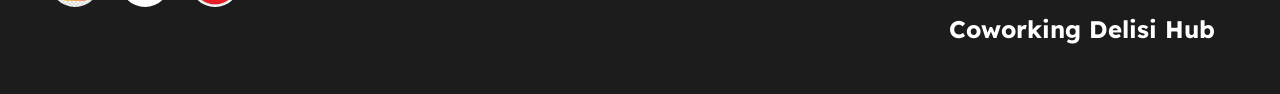
==== commit 2db5d9d5: "commit" ====
--- a/index.html
+++ b/index.html
@@ -20,8 +20,8 @@
                 <a href="#about">About</a>
             </div>
             <div class="button-div">
-                <a href="./signUP.html"><button>Sign Up</button></a>
-                <a href="./login.html"><button style="background-color: #CAFF33; color: black;">Login</button></a>
+                <a href="signup.html"><button>Sign Up</button></a>
+                <a href="login.html"><button style="background-color: #CAFF33; color: black;">Login</button></a>
             </div>
             <div class="menu">
                 <img src="./img/menu.png" alt="">
@@ -174,7 +174,7 @@
                         <img src="./img/javascript.png" alt="">
                         <img src="./img/react.png" alt="">
                     </div>
-                    <p>Age:</p>
+                    <p>Age: 21</p>
                     <p>Goa Student Leader and Mentor</p>
 
                 </div>
